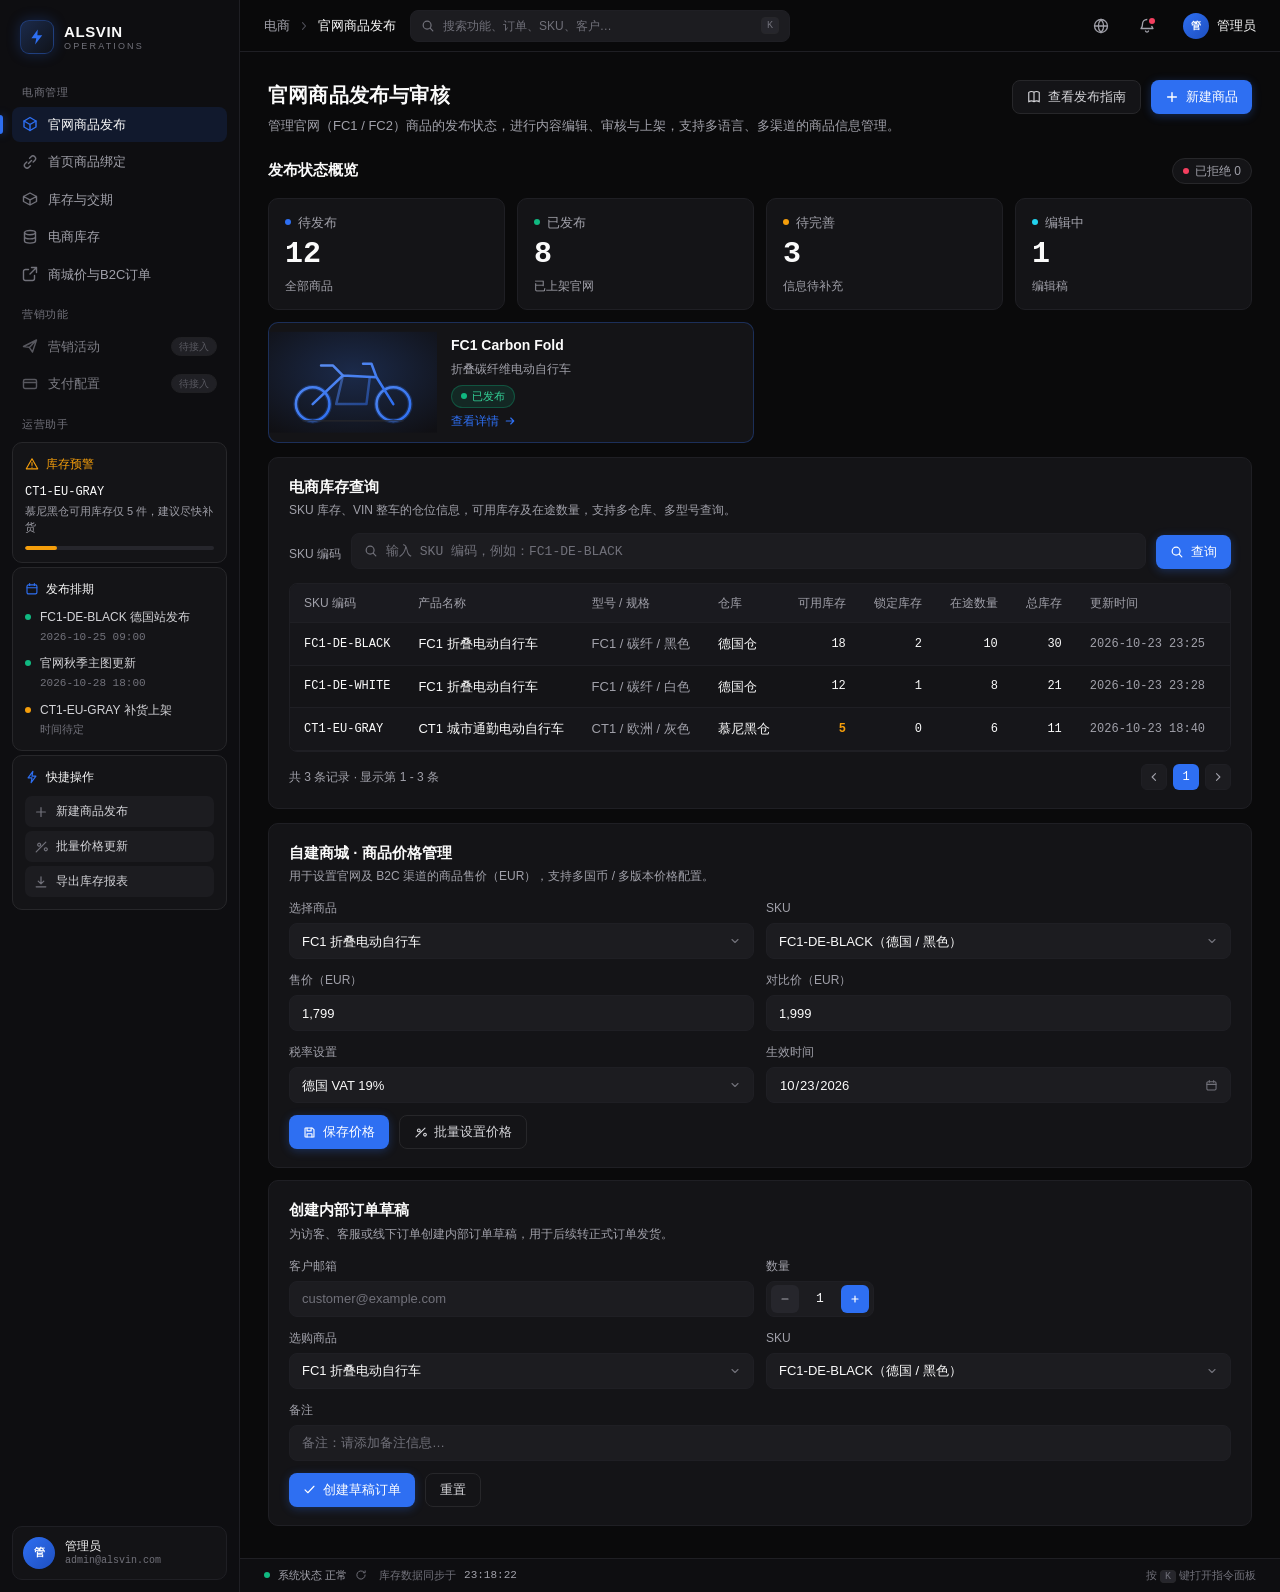
==== admin/index.html @ ba66a3c4 "admin: 新增 ALSVIN 运营后台前端（深色控制台 · 电光蓝，官网商品发布与审核）" ====
<!DOCTYPE html>
<html lang="zh-CN">
<head>
<meta charset="UTF-8">
<meta name="viewport" content="width=device-width, initial-scale=1.0">
<title>ALSVIN 运营后台 · 官网商品发布与审核</title>
<link rel="icon" href="data:image/svg+xml,<svg xmlns='http://www.w3.org/2000/svg' viewBox='0 0 24 24'><path fill='%232E6FF2' d='M13 2 4.5 13.5H11L9.5 22 19 9.5h-6.5L13 2z'/></svg>">
<link rel="stylesheet" href="assets/style.css">
</head>
<body>
<div class="app">

  <!-- ======================= 侧边导航栏 ======================= -->
  <aside class="sidebar">
    <!-- 品牌区 -->
    <div class="brand">
      <div class="brand-logo">
        <svg viewBox="0 0 24 24" width="18" height="18" fill="none"><path d="M13 2 4.5 13.5H11L9.5 22 19 9.5h-6.5L13 2z" fill="#2E6FF2"/></svg>
      </div>
      <div class="brand-text">
        <span class="brand-name">ALSVIN</span>
        <span class="brand-sub">OPERATIONS</span>
      </div>
    </div>

    <div class="nav-gap"></div>

    <div class="nav-group-label">电商管理</div>
    <nav class="nav-list">
      <a class="nav-item active" href="#">
        <svg viewBox="0 0 16 16" width="16" height="16" fill="none" stroke="currentColor" stroke-width="1.4" stroke-linecap="round" stroke-linejoin="round"><path d="M8 1.5 14 5v6L8 14.5 2 11V5l6-3.5z"/><path d="M2 5l6 3.5L14 5M8 8.5v6"/></svg>
        <span>官网商品发布</span>
      </a>
      <a class="nav-item" href="#">
        <svg viewBox="0 0 16 16" width="16" height="16" fill="none" stroke="currentColor" stroke-width="1.4" stroke-linecap="round"><path d="M6.5 9.5 9.5 6.5M4.8 8 3.2 9.6a2.6 2.6 0 0 0 3.7 3.7L8.4 11.8M11.2 8l1.6-1.6a2.6 2.6 0 0 0-3.7-3.7L7.6 4.2"/></svg>
        <span>首页商品绑定</span>
      </a>
      <a class="nav-item" href="#">
        <svg viewBox="0 0 16 16" width="16" height="16" fill="none" stroke="currentColor" stroke-width="1.4" stroke-linecap="round" stroke-linejoin="round"><path d="M1.5 5.5 8 2l6.5 3.5L8 8.8 1.5 5.5zM1.5 5.5v5L8 14v-5.2M14.5 5.5v5L8 14"/></svg>
        <span>库存与交期</span>
      </a>
      <a class="nav-item" href="#">
        <svg viewBox="0 0 16 16" width="16" height="16" fill="none" stroke="currentColor" stroke-width="1.4" stroke-linecap="round" stroke-linejoin="round"><ellipse cx="8" cy="3.6" rx="5.5" ry="2.1"/><path d="M2.5 3.6v4.2c0 1.16 2.46 2.1 5.5 2.1s5.5-.94 5.5-2.1V3.6M2.5 7.8V12c0 1.16 2.46 2.1 5.5 2.1s5.5-.94 5.5-2.1V7.8"/></svg>
        <span>电商库存</span>
      </a>
      <a class="nav-item" href="#">
        <svg viewBox="0 0 16 16" width="16" height="16" fill="none" stroke="currentColor" stroke-width="1.4" stroke-linecap="round" stroke-linejoin="round"><path d="M9.5 1.5h5v5M14.5 1.5 8 8M6.5 3.5h-3a2 2 0 0 0-2 2v7a2 2 0 0 0 2 2h7a2 2 0 0 0 2-2v-3"/></svg>
        <span>商城价与B2C订单</span>
      </a>
    </nav>

    <div class="nav-gap sm"></div>
    <div class="nav-group-label">营销功能</div>
    <nav class="nav-list">
      <a class="nav-item disabled" href="#">
        <svg viewBox="0 0 16 16" width="16" height="16" fill="none" stroke="currentColor" stroke-width="1.4" stroke-linecap="round" stroke-linejoin="round"><path d="M1.5 8.5 14.5 2l-4 12-3.2-4.6L1.5 8.5zM7.3 9.4 14.5 2"/></svg>
        <span>营销活动</span>
        <em class="badge-soon">待接入</em>
      </a>
      <a class="nav-item disabled" href="#">
        <svg viewBox="0 0 16 16" width="16" height="16" fill="none" stroke="currentColor" stroke-width="1.4" stroke-linecap="round" stroke-linejoin="round"><rect x="1.5" y="3.5" width="13" height="9" rx="1.5"/><path d="M1.5 6.5h13"/></svg>
        <span>支付配置</span>
        <em class="badge-soon">待接入</em>
      </a>
    </nav>

    <div class="nav-gap sm"></div>
    <div class="nav-group-label">运营助手</div>

    <!-- 库存预警卡片 -->
    <div class="side-card">
      <div class="side-card-title warn">
        <svg viewBox="0 0 16 16" width="14" height="14" fill="none" stroke="#F59E0B" stroke-width="1.3" stroke-linecap="round" stroke-linejoin="round"><path d="M8 2 14.5 13.5H1.5L8 2z"/><path d="M8 6.5v3M8 11.6v.1"/></svg>
        <span>库存预警</span>
      </div>
      <div class="side-card-body">
        <span class="mono sku">CT1-EU-GRAY</span>
        <p class="muted">慕尼黑仓可用库存仅 5 件，建议尽快补货</p>
      </div>
      <div class="meter"><span style="width:17%"></span></div>
    </div>

    <!-- 发布排期卡片 -->
    <div class="side-card">
      <div class="side-card-title">
        <svg viewBox="0 0 16 16" width="14" height="14" fill="none" stroke="#2E6FF2" stroke-width="1.3" stroke-linecap="round" stroke-linejoin="round"><rect x="2.3" y="3.3" width="11.3" height="10.3" rx="1.6"/><path d="M2.3 6.6h11.3M5.3 1.8v2.2M10.7 1.8v2.2"/></svg>
        <span>发布排期</span>
      </div>
      <ul class="schedule">
        <li>
          <i class="dot ok"></i>
          <div><b>FC1-DE-BLACK 德国站发布</b><time class="mono">2026-10-25 09:00</time></div>
        </li>
        <li>
          <i class="dot ok"></i>
          <div><b>官网秋季主图更新</b><time class="mono">2026-10-28 18:00</time></div>
        </li>
        <li>
          <i class="dot pending"></i>
          <div><b>CT1-EU-GRAY 补货上架</b><time class="mono">时间待定</time></div>
        </li>
      </ul>
    </div>

    <!-- 快捷操作卡片 -->
    <div class="side-card">
      <div class="side-card-title">
        <svg viewBox="0 0 16 16" width="14" height="14" fill="none" stroke="#2E6FF2" stroke-width="1.3" stroke-linecap="round" stroke-linejoin="round"><path d="M9 1.5 3.5 9H8l-1 5.5L12.5 7H8L9 1.5z"/></svg>
        <span>快捷操作</span>
      </div>
      <div class="quick-list">
        <button type="button" class="quick-item" data-action="new-product">
          <svg viewBox="0 0 16 16" width="14" height="14" fill="none" stroke="currentColor" stroke-width="1.4" stroke-linecap="round"><path d="M8 3v10M3 8h10"/></svg>
          <span>新建商品发布</span>
        </button>
        <button type="button" class="quick-item" data-action="batch-price">
          <svg viewBox="0 0 16 16" width="14" height="14" fill="none" stroke="currentColor" stroke-width="1.4" stroke-linecap="round"><path d="M13.5 2.5 2.5 13.5M4.2 5.4a1.7 1.7 0 1 0 0-.01M11.8 10.6a1.7 1.7 0 1 0 0-.01"/></svg>
          <span>批量价格更新</span>
        </button>
        <button type="button" class="quick-item" data-action="export-report">
          <svg viewBox="0 0 16 16" width="14" height="14" fill="none" stroke="currentColor" stroke-width="1.4" stroke-linecap="round" stroke-linejoin="round"><path d="M8 2v8M4.8 7 8 10.2 11.2 7M2.5 13.5h11"/></svg>
          <span>导出库存报表</span>
        </button>
      </div>
    </div>

    <div class="sidebar-flex"></div>

    <!-- 用户卡片 -->
    <div class="user-card">
      <div class="avatar">管</div>
      <div class="user-info">
        <b>管理员</b>
        <span class="mono">admin@alsvin.com</span>
      </div>
    </div>
  </aside>

  <!-- ======================= 主工作区 ======================= -->
  <div class="main">

    <!-- 顶部工具栏 -->
    <header class="topbar">
      <div class="breadcrumb">
        <span class="muted">电商</span>
        <svg viewBox="0 0 16 16" width="12" height="12" fill="none" stroke="#52525B" stroke-width="1.4" stroke-linecap="round"><path d="m6 3.5 4 4.5-4 4.5"/></svg>
        <span>官网商品发布</span>
      </div>

      <div class="global-search">
        <svg viewBox="0 0 16 16" width="14" height="14" fill="none" stroke="currentColor" stroke-width="1.4" stroke-linecap="round"><circle cx="7" cy="7" r="4.5"/><path d="m10.5 10.5 3 3"/></svg>
        <input id="globalSearch" type="text" placeholder="搜索功能、订单、SKU、客户…">
        <kbd class="mono">K</kbd>
      </div>

      <div class="topbar-space"></div>

      <button type="button" class="icon-btn" title="语言" data-action="lang">
        <svg viewBox="0 0 16 16" width="16" height="16" fill="none" stroke="currentColor" stroke-width="1.3" stroke-linecap="round" stroke-linejoin="round"><circle cx="8" cy="8" r="6.5"/><path d="M1.5 8h13M8 1.5c-3.6 3.9-3.6 9.1 0 13M8 1.5c3.6 3.9 3.6 9.1 0 13"/></svg>
      </button>
      <button type="button" class="icon-btn has-dot" id="notifyBtn" title="通知">
        <svg viewBox="0 0 16 16" width="16" height="16" fill="none" stroke="currentColor" stroke-width="1.3" stroke-linecap="round" stroke-linejoin="round"><path d="M12.5 6a4.5 4.5 0 0 0-9 0c0 3.2-1.5 4.5-1.5 4.5h12S12.5 9.2 12.5 6zM6.5 13a1.6 1.6 0 0 0 3 0"/></svg>
        <i class="red-dot" id="notifyDot"></i>
      </button>
      <div class="top-user">
        <div class="avatar sm">管</div>
        <span>管理员</span>
      </div>
    </header>

    <!-- 内容区 -->
    <main class="content">

      <!-- 页面标题区 -->
      <div class="page-head">
        <div class="page-head-text">
          <h1>官网商品发布与审核</h1>
          <p>管理官网（FC1 / FC2）商品的发布状态，进行内容编辑、审核与上架，支持多语言、多渠道的商品信息管理。</p>
        </div>
        <div class="page-actions">
          <button type="button" class="btn ghost" data-action="guide">
            <svg viewBox="0 0 16 16" width="14" height="14" fill="none" stroke="currentColor" stroke-width="1.3" stroke-linecap="round" stroke-linejoin="round"><path d="M8 2.5c-1.8-1-4.2-1-6 .2v10.8c1.8-1.2 4.2-1.2 6-.2 1.8-1 4.2-1 6 .2V2.7c-1.8-1.2-4.2-1.2-6-.2zM8 2.5v10.8"/></svg>
            <span>查看发布指南</span>
          </button>
          <button type="button" class="btn primary" data-action="new-product">
            <svg viewBox="0 0 16 16" width="14" height="14" fill="none" stroke="currentColor" stroke-width="1.6" stroke-linecap="round"><path d="M8 3v10M3 8h10"/></svg>
            <span>新建商品</span>
          </button>
        </div>
      </div>

      <!-- 发布状态概览 -->
      <div class="overview-row">
        <h2 class="sec-title">发布状态概览</h2>
        <div class="rejected-stat"><i class="dot danger"></i>已拒绝 0</div>
      </div>

      <div class="kpi-row">
        <div class="kpi">
          <div class="kpi-label"><i class="dot accent"></i><span>待发布</span></div>
          <div class="kpi-value mono">12</div>
          <div class="kpi-sub muted">全部商品</div>
        </div>
        <div class="kpi">
          <div class="kpi-label"><i class="dot ok"></i><span>已发布</span></div>
          <div class="kpi-value mono">8</div>
          <div class="kpi-sub muted">已上架官网</div>
        </div>
        <div class="kpi">
          <div class="kpi-label"><i class="dot warn"></i><span>待完善</span></div>
          <div class="kpi-value mono">3</div>
          <div class="kpi-sub muted">信息待补充</div>
        </div>
        <div class="kpi">
          <div class="kpi-label"><i class="dot cyan"></i><span>编辑中</span></div>
          <div class="kpi-value mono">1</div>
          <div class="kpi-sub muted">编辑稿</div>
        </div>

        <!-- 精选商品卡 -->
        <div class="featured">
          <div class="featured-img">
            <svg viewBox="0 0 200 120" width="100%" height="100%" fill="none">
              <defs>
                <linearGradient id="bikeGlow" x1="0" y1="0" x2="1" y2="1">
                  <stop offset="0" stop-color="#5B8DEF"/><stop offset="1" stop-color="#2E6FF2"/>
                </linearGradient>
                <radialGradient id="bgGlow" cx="0.5" cy="0.4" r="0.75">
                  <stop offset="0" stop-color="#1B2A4A"/><stop offset="1" stop-color="#101014"/>
                </radialGradient>
              </defs>
              <rect width="200" height="120" fill="url(#bgGlow)"/>
              <g stroke="url(#bikeGlow)" stroke-width="3" stroke-linecap="round" stroke-linejoin="round">
                <circle cx="52" cy="86" r="20"/>
                <circle cx="148" cy="86" r="20"/>
                <path d="M52 86 88 52l40 2 20 32M88 52 76 40h-14M128 54l-6-16h-10M148 86l-20-32"/>
                <path d="M88 52l-8 34h36l4-32" opacity="0.5"/>
              </g>
              <circle cx="52" cy="86" r="20" stroke="#2E6FF2" opacity="0.25" stroke-width="6"/>
              <circle cx="148" cy="86" r="20" stroke="#2E6FF2" opacity="0.25" stroke-width="6"/>
              <path d="M40 106h120" stroke="#27272A" stroke-width="1.5"/>
            </svg>
          </div>
          <div class="featured-info">
            <b>FC1 Carbon Fold</b>
            <span class="muted">折叠碳纤维电动自行车</span>
            <div class="status-tag ok"><i class="dot ok"></i>已发布</div>
            <a class="detail-link" href="#" data-action="view-detail">
              查看详情
              <svg viewBox="0 0 16 16" width="12" height="12" fill="none" stroke="currentColor" stroke-width="1.5" stroke-linecap="round" stroke-linejoin="round"><path d="M3 8h10M9 4l4 4-4 4"/></svg>
            </a>
          </div>
        </div>
      </div>

      <!-- 电商库存查询 -->
      <section class="card stock-card">
        <div class="card-head">
          <h2 class="sec-title">电商库存查询</h2>
          <p class="muted">SKU 库存、VIN 整车的仓位信息，可用库存及在途数量，支持多仓库、多型号查询。</p>
        </div>

        <div class="sku-search-row">
          <label>SKU 编码</label>
          <div class="sku-input">
            <svg viewBox="0 0 16 16" width="14" height="14" fill="none" stroke="currentColor" stroke-width="1.4" stroke-linecap="round"><circle cx="7" cy="7" r="4.5"/><path d="m10.5 10.5 3 3"/></svg>
            <input id="skuInput" type="text" class="mono" placeholder="输入 SKU 编码，例如：FC1-DE-BLACK">
          </div>
          <button type="button" class="btn primary" id="skuQueryBtn">
            <svg viewBox="0 0 16 16" width="14" height="14" fill="none" stroke="currentColor" stroke-width="1.4" stroke-linecap="round"><circle cx="7" cy="7" r="4.5"/><path d="m10.5 10.5 3 3"/></svg>
            <span>查询</span>
          </button>
        </div>

        <div class="table-wrap">
          <table class="stock-table" id="stockTable">
            <thead>
              <tr>
                <th>SKU 编码</th><th>产品名称</th><th>型号 / 规格</th><th>仓库</th>
                <th class="num">可用库存</th><th class="num">锁定库存</th><th class="num">在途数量</th><th class="num">总库存</th>
                <th>更新时间</th><th class="op">操作</th>
              </tr>
            </thead>
            <tbody>
              <tr data-sku="FC1-DE-BLACK">
                <td class="mono">FC1-DE-BLACK</td><td>FC1 折叠电动自行车</td><td class="muted">FC1 / 碳纤 / 黑色</td><td>德国仓</td>
                <td class="mono num">18</td><td class="mono num">2</td><td class="mono num">10</td><td class="mono num">30</td>
                <td class="mono muted">2026-10-23 23:25</td><td class="op"><a href="#" class="link" data-action="view-stock">查看明细</a></td>
              </tr>
              <tr data-sku="FC1-DE-WHITE">
                <td class="mono">FC1-DE-WHITE</td><td>FC1 折叠电动自行车</td><td class="muted">FC1 / 碳纤 / 白色</td><td>德国仓</td>
                <td class="mono num">12</td><td class="mono num">1</td><td class="mono num">8</td><td class="mono num">21</td>
                <td class="mono muted">2026-10-23 23:28</td><td class="op"><a href="#" class="link" data-action="view-stock">查看明细</a></td>
              </tr>
              <tr data-sku="CT1-EU-GRAY">
                <td class="mono">CT1-EU-GRAY</td><td>CT1 城市通勤电动自行车</td><td class="muted">CT1 / 欧洲 / 灰色</td><td>慕尼黑仓</td>
                <td class="mono num low">5</td><td class="mono num">0</td><td class="mono num">6</td><td class="mono num">11</td>
                <td class="mono muted">2026-10-23 18:40</td><td class="op"><a href="#" class="link" data-action="view-stock">查看明细</a></td>
              </tr>
              <tr class="empty-row" id="emptyRow" hidden>
                <td colspan="10">未找到匹配的 SKU，请检查编码后重试</td>
              </tr>
            </tbody>
          </table>
        </div>

        <div class="table-foot">
          <span class="muted" id="tableCount">共 3 条记录 · 显示第 1 - 3 条</span>
          <div class="pager">
            <button type="button" class="pager-btn" data-action="prev" title="上一页">
              <svg viewBox="0 0 16 16" width="12" height="12" fill="none" stroke="currentColor" stroke-width="1.5" stroke-linecap="round" stroke-linejoin="round"><path d="M10 3.5 5.5 8 10 12.5"/></svg>
            </button>
            <span class="pager-cur mono">1</span>
            <button type="button" class="pager-btn" data-action="next" title="下一页">
              <svg viewBox="0 0 16 16" width="12" height="12" fill="none" stroke="currentColor" stroke-width="1.5" stroke-linecap="round" stroke-linejoin="round"><path d="m6 3.5 4.5 4.5L6 12.5"/></svg>
            </button>
          </div>
        </div>
      </section>

      <!-- 底部表单行 -->
      <div class="form-row">

        <!-- 商品价格管理 -->
        <section class="card form-card">
          <div class="card-head">
            <h2 class="sec-title">自建商城 · 商品价格管理</h2>
            <p class="muted">用于设置官网及 B2C 渠道的商品售价（EUR），支持多国币 / 多版本价格配置。</p>
          </div>
          <form id="priceForm" autocomplete="off">
            <div class="frow">
              <div class="field">
                <label>选择商品</label>
                <div class="input select">
                  <select><option>FC1 折叠电动自行车</option><option>CT1 城市通勤电动自行车</option></select>
                  <svg viewBox="0 0 16 16" width="12" height="12" fill="none" stroke="currentColor" stroke-width="1.5" stroke-linecap="round" stroke-linejoin="round"><path d="m4 6 4 4 4-4"/></svg>
                </div>
              </div>
              <div class="field">
                <label>SKU</label>
                <div class="input select">
                  <select><option>FC1-DE-BLACK（德国 / 黑色）</option><option>FC1-DE-WHITE（德国 / 白色）</option></select>
                  <svg viewBox="0 0 16 16" width="12" height="12" fill="none" stroke="currentColor" stroke-width="1.5" stroke-linecap="round" stroke-linejoin="round"><path d="m4 6 4 4 4-4"/></svg>
                </div>
              </div>
            </div>
            <div class="frow">
              <div class="field">
                <label>售价（EUR）</label>
                <div class="input"><input type="text" class="mono" value="1,799"></div>
              </div>
              <div class="field">
                <label>对比价（EUR）</label>
                <div class="input"><input type="text" class="mono" value="1,999"></div>
              </div>
            </div>
            <div class="frow">
              <div class="field">
                <label>税率设置</label>
                <div class="input select">
                  <select><option>德国 VAT 19%</option><option>法国 VAT 20%</option><option>意大利 VAT 22%</option></select>
                  <svg viewBox="0 0 16 16" width="12" height="12" fill="none" stroke="currentColor" stroke-width="1.5" stroke-linecap="round" stroke-linejoin="round"><path d="m4 6 4 4 4-4"/></svg>
                </div>
              </div>
              <div class="field">
                <label>生效时间</label>
                <div class="input">
                  <input type="date" class="mono" value="2026-10-23">
                  <svg viewBox="0 0 16 16" width="13" height="13" fill="none" stroke="currentColor" stroke-width="1.3" stroke-linecap="round" stroke-linejoin="round"><rect x="2.3" y="3.3" width="11.3" height="10.3" rx="1.6"/><path d="M2.3 6.6h11.3M5.3 1.8v2.2M10.7 1.8v2.2"/></svg>
                </div>
              </div>
            </div>
            <div class="form-actions">
              <button type="submit" class="btn primary">
                <svg viewBox="0 0 16 16" width="13" height="13" fill="none" stroke="currentColor" stroke-width="1.4" stroke-linecap="round" stroke-linejoin="round"><path d="M3 2.5h8.5L13.5 4.5V13.5H3a.5.5 0 0 1-.5-.5v-10a.5.5 0 0 1 .5-.5z"/><path d="M5 2.5v3.5h5V2.5M5 13.5v-4h6v4"/></svg>
                <span>保存价格</span>
              </button>
              <button type="button" class="btn ghost" data-action="batch-price">
                <svg viewBox="0 0 16 16" width="13" height="13" fill="none" stroke="currentColor" stroke-width="1.4" stroke-linecap="round"><path d="M13.5 2.5 2.5 13.5M4.2 5.4a1.7 1.7 0 1 0 0-.01M11.8 10.6a1.7 1.7 0 1 0 0-.01"/></svg>
                <span>批量设置价格</span>
              </button>
            </div>
          </form>
        </section>

        <!-- 内部订单草稿 -->
        <section class="card form-card">
          <div class="card-head">
            <h2 class="sec-title">创建内部订单草稿</h2>
            <p class="muted">为访客、客服或线下订单创建内部订单草稿，用于后续转正式订单发货。</p>
          </div>
          <form id="draftForm" autocomplete="off">
            <div class="frow">
              <div class="field">
                <label>客户邮箱</label>
                <div class="input"><input type="email" class="mono" placeholder="customer@example.com"></div>
              </div>
              <div class="field">
                <label>数量</label>
                <div class="stepper">
                  <button type="button" class="step-btn" data-step="-1" aria-label="减少">
                    <svg viewBox="0 0 16 16" width="12" height="12" fill="none" stroke="currentColor" stroke-width="1.6" stroke-linecap="round"><path d="M4 8h8"/></svg>
                  </button>
                  <span class="mono" id="qtyVal">1</span>
                  <button type="button" class="step-btn plus" data-step="1" aria-label="增加">
                    <svg viewBox="0 0 16 16" width="12" height="12" fill="none" stroke="currentColor" stroke-width="1.6" stroke-linecap="round"><path d="M8 4v8M4 8h8"/></svg>
                  </button>
                </div>
              </div>
            </div>
            <div class="frow">
              <div class="field">
                <label>选购商品</label>
                <div class="input select">
                  <select><option>FC1 折叠电动自行车</option><option>CT1 城市通勤电动自行车</option></select>
                  <svg viewBox="0 0 16 16" width="12" height="12" fill="none" stroke="currentColor" stroke-width="1.5" stroke-linecap="round" stroke-linejoin="round"><path d="m4 6 4 4 4-4"/></svg>
                </div>
              </div>
              <div class="field">
                <label>SKU</label>
                <div class="input select">
                  <select><option>FC1-DE-BLACK（德国 / 黑色）</option><option>FC1-DE-WHITE（德国 / 白色）</option></select>
                  <svg viewBox="0 0 16 16" width="12" height="12" fill="none" stroke="currentColor" stroke-width="1.5" stroke-linecap="round" stroke-linejoin="round"><path d="m4 6 4 4 4-4"/></svg>
                </div>
              </div>
            </div>
            <div class="frow single">
              <div class="field">
                <label>备注</label>
                <div class="input"><input type="text" placeholder="备注：请添加备注信息…"></div>
              </div>
            </div>
            <div class="form-actions">
              <button type="submit" class="btn primary">
                <svg viewBox="0 0 16 16" width="13" height="13" fill="none" stroke="currentColor" stroke-width="1.4" stroke-linecap="round" stroke-linejoin="round"><path d="M2.5 8.5 6 12l7.5-8"/></svg>
                <span>创建草稿订单</span>
              </button>
              <button type="reset" class="btn ghost" id="resetDraftBtn">重置</button>
            </div>
          </form>
        </section>
      </div>

    </main>

    <!-- 底部状态条 -->
    <footer class="statusbar">
      <i class="dot ok"></i>
      <span>系统状态 正常</span>
      <svg viewBox="0 0 16 16" width="12" height="12" fill="none" stroke="#71717A" stroke-width="1.3" stroke-linecap="round" stroke-linejoin="round"><path d="M13.5 8a5.5 5.5 0 1 1-1.6-3.9M13.5 2.5v2.5H11"/></svg>
      <span class="muted2">库存数据同步于</span>
      <span class="mono sync-time" id="syncTime">23:31:44</span>
      <div class="statusbar-space"></div>
      <span class="muted2">按 <kbd>K</kbd> 键打开指令面板</span>
    </footer>
  </div>
</div>

<div class="toast" id="toast"></div>

<script src="assets/app.js"></script>
</body>
</html>
---- admin/assets/style.css ----
/* ============================================================
   ALSVIN 运营后台 — 深色控制台 · 电光蓝设计系统
   页面 #0A0A0B / 侧栏 #0E0E11 / 卡片 #141417 / 输入面 #1C1C20
   主色 #2E6FF2 · success #10B981 · warning #F59E0B · critical #F43F5F
   ============================================================ */

:root {
  --bg: #0A0A0B;
  --bg-side: #0E0E11;
  --bg-card: #141417;
  --bg-input: #1C1C20;
  --bg-zebra: #16161A;
  --bg-th: #1A1A1F;
  --bg-ghost: #26262C;
  --border: #27272A;
  --border-soft: #1F1F24;
  --accent: #2E6FF2;
  --accent-hover: #3D7DF5;
  --success: #10B981;
  --warning: #F59E0B;
  --critical: #F43F5F;
  --cyan: #22D3EE;
  --text: #FAFAFA;
  --text-2: #A1A1AA;
  --text-3: #D4D4D8;
  --text-mute: #71717A;
  --font-ui: "Noto Sans SC", "PingFang SC", "Microsoft YaHei", "Segoe UI", sans-serif;
  --font-mono: "JetBrains Mono", "Cascadia Code", Consolas, "Courier New", monospace;
  --radius: 10px;
}

* { margin: 0; padding: 0; box-sizing: border-box; }

html, body { height: 100%; }

body {
  background: var(--bg);
  color: var(--text);
  font-family: var(--font-ui);
  font-size: 13px;
  line-height: 1.5;
  -webkit-font-smoothing: antialiased;
}

.mono { font-family: var(--font-mono); font-feature-settings: "tnum" 1; }
.muted { color: var(--text-2); }
.muted2 { color: var(--text-mute); }

::-webkit-scrollbar { width: 10px; height: 10px; }
::-webkit-scrollbar-thumb { background: #26262C; border-radius: 5px; border: 2px solid var(--bg); }
::-webkit-scrollbar-track { background: transparent; }

/* ---------------- 布局骨架 ---------------- */
.app {
  display: grid;
  grid-template-columns: 240px 1fr;
  height: 100vh;
  min-width: 1080px;
}

.main { display: flex; flex-direction: column; min-width: 0; }

.content {
  flex: 1;
  overflow-y: auto;
  padding: 24px 28px 32px;
  display: flex;
  flex-direction: column;
  gap: 14px;
}

/* 状态点 */
.dot {
  display: inline-block;
  width: 6px; height: 6px;
  border-radius: 50%;
  flex: none;
}
.dot.ok      { background: var(--success); }
.dot.warn    { background: var(--warning); }
.dot.danger  { background: var(--critical); }
.dot.accent  { background: var(--accent); }
.dot.cyan    { background: var(--cyan); }
.dot.pending { background: var(--warning); }

/* ============================================================
   侧边导航栏
   ============================================================ */
.sidebar {
  background: var(--bg-side);
  border-right: 1px solid var(--border-soft);
  display: flex;
  flex-direction: column;
  padding: 16px 12px 12px;
  overflow-y: auto;
}

.brand { display: flex; align-items: center; gap: 10px; padding: 4px 8px 12px; }

.brand-logo {
  width: 34px; height: 34px;
  border-radius: 9px;
  background: linear-gradient(135deg, #1B2A4A, #10131A);
  border: 1px solid rgba(46, 111, 242, 0.35);
  display: grid; place-items: center;
  box-shadow: 0 0 14px rgba(46, 111, 242, 0.25);
}

.brand-text { display: flex; flex-direction: column; line-height: 1.2; }
.brand-name { font-family: "Geist", var(--font-ui); font-size: 15px; font-weight: 700; letter-spacing: 0.04em; color: var(--text); }
.brand-sub  { font-size: 9px; letter-spacing: 0.24em; color: var(--text-mute); }

.nav-gap { height: 14px; }
.nav-gap.sm { height: 10px; }

.nav-group-label {
  font-size: 11px;
  color: var(--text-mute);
  padding: 4px 10px 6px;
  letter-spacing: 0.06em;
}

.nav-list { display: flex; flex-direction: column; gap: 2px; }

.nav-item {
  display: flex;
  align-items: center;
  gap: 10px;
  padding: 8px 10px;
  border-radius: 8px;
  color: var(--text-2);
  text-decoration: none;
  font-size: 13px;
  transition: background 0.15s, color 0.15s;
  position: relative;
}
.nav-item svg { color: var(--text-mute); transition: color 0.15s; flex: none; }
.nav-item:hover { background: rgba(255, 255, 255, 0.04); color: var(--text-3); }
.nav-item:hover svg { color: var(--text-2); }
.nav-item.active {
  background: rgba(46, 111, 242, 0.12);
  color: var(--text);
  font-weight: 500;
}
.nav-item.active svg { color: var(--accent); }
.nav-item.active::before {
  content: "";
  position: absolute;
  left: -12px; top: 8px; bottom: 8px;
  width: 3px;
  border-radius: 0 3px 3px 0;
  background: var(--accent);
  box-shadow: 0 0 8px rgba(46, 111, 242, 0.6);
}
.nav-item.disabled { cursor: default; opacity: 0.75; }

.badge-soon {
  margin-left: auto;
  font-style: normal;
  font-size: 10px;
  color: var(--text-mute);
  background: var(--bg-ghost);
  border: 1px solid var(--border);
  border-radius: 999px;
  padding: 1px 7px;
}

/* 侧栏卡片（运营助手） */
.side-card {
  background: var(--bg-card);
  border: 1px solid var(--border);
  border-radius: var(--radius);
  padding: 12px;
  margin-top: 4px;
  display: flex;
  flex-direction: column;
  gap: 10px;
}

.side-card-title {
  display: flex; align-items: center; gap: 7px;
  font-size: 12px; font-weight: 500; color: var(--text);
}
.side-card-title.warn span { color: var(--warning); }

.side-card-body { display: flex; flex-direction: column; gap: 3px; }
.side-card-body .sku { font-size: 12px; color: var(--text); }
.side-card-body p { font-size: 11px; color: var(--text-2); line-height: 1.45; }

.meter {
  height: 4px;
  border-radius: 2px;
  background: var(--bg-ghost);
  overflow: hidden;
}
.meter span { display: block; height: 100%; border-radius: 2px; background: var(--warning); }

.schedule { list-style: none; display: flex; flex-direction: column; gap: 9px; }
.schedule li { display: flex; gap: 9px; align-items: flex-start; }
.schedule li .dot { margin-top: 6px; }
.schedule b { font-weight: 400; font-size: 12px; color: var(--text-3); display: block; }
.schedule time { font-size: 11px; color: var(--text-mute); }

.quick-list { display: flex; flex-direction: column; gap: 4px; }
.quick-item {
  display: flex; align-items: center; gap: 8px;
  width: 100%;
  background: var(--bg-input);
  border: none;
  border-radius: 7px;
  padding: 7px 9px;
  color: var(--text-3);
  font-family: var(--font-ui);
  font-size: 12px;
  cursor: pointer;
  transition: background 0.15s, color 0.15s;
  text-align: left;
}
.quick-item svg { color: var(--text-mute); flex: none; }
.quick-item:hover { background: rgba(46, 111, 242, 0.14); color: var(--text); }
.quick-item:hover svg { color: var(--accent); }

.sidebar-flex { flex: 1; min-height: 12px; }

.user-card {
  display: flex;
  align-items: center;
  gap: 10px;
  padding: 10px;
  border-radius: var(--radius);
  border: 1px solid var(--border-soft);
  background: rgba(255, 255, 255, 0.02);
  margin-top: 8px;
}

.avatar {
  width: 32px; height: 32px;
  border-radius: 50%;
  background: linear-gradient(135deg, #2E6FF2, #1E4FBF);
  display: grid; place-items: center;
  font-size: 11px; font-weight: 600;
  color: #fff;
  flex: none;
}
.avatar.sm { width: 26px; height: 26px; font-size: 10px; }

.user-info { display: flex; flex-direction: column; line-height: 1.35; min-width: 0; }
.user-info b { font-size: 12px; font-weight: 500; color: var(--text); }
.user-info .mono { font-size: 10px; color: var(--text-mute); overflow: hidden; text-overflow: ellipsis; white-space: nowrap; }

/* ============================================================
   顶部工具栏
   ============================================================ */
.topbar {
  height: 52px;
  display: flex;
  align-items: center;
  gap: 14px;
  padding: 0 24px;
  border-bottom: 1px solid var(--border-soft);
  background: rgba(10, 10, 11, 0.85);
  backdrop-filter: blur(6px);
  position: sticky;
  top: 0;
  z-index: 20;
}

.breadcrumb { display: flex; align-items: center; gap: 8px; font-size: 13px; flex: none; }
.breadcrumb > span:last-child { color: var(--text); }

.global-search {
  display: flex;
  align-items: center;
  gap: 8px;
  width: 380px;
  height: 32px;
  padding: 0 10px;
  border-radius: 8px;
  background: var(--bg-input);
  border: 1px solid var(--border-soft);
  color: var(--text-mute);
  transition: border-color 0.15s, box-shadow 0.15s;
}
.global-search:focus-within {
  border-color: var(--accent);
  box-shadow: 0 0 0 3px rgba(46, 111, 242, 0.15);
}
.global-search input {
  flex: 1;
  background: none;
  border: none;
  outline: none;
  color: var(--text);
  font-family: var(--font-ui);
  font-size: 12px;
}
.global-search input::placeholder { color: var(--text-mute); }
.global-search kbd {
  font-size: 10px;
  color: var(--text-mute);
  border: 1px solid var(--border);
  border-radius: 4px;
  padding: 0 5px;
  background: var(--bg-ghost);
}

.topbar-space { flex: 1; }

.icon-btn {
  width: 32px; height: 32px;
  display: grid; place-items: center;
  background: none;
  border: 1px solid transparent;
  border-radius: 8px;
  color: var(--text-2);
  cursor: pointer;
  position: relative;
  transition: background 0.15s, color 0.15s;
}
.icon-btn:hover { background: var(--bg-input); color: var(--text); }

.red-dot {
  position: absolute;
  top: 7px; right: 7px;
  width: 6px; height: 6px;
  border-radius: 50%;
  background: var(--critical);
  box-shadow: 0 0 0 2px var(--bg);
}
.icon-btn.read .red-dot { display: none; }

.top-user { display: flex; align-items: center; gap: 8px; font-size: 13px; padding-left: 6px; }

/* ============================================================
   内容区通用
   ============================================================ */
.page-head { display: flex; align-items: flex-start; justify-content: space-between; gap: 20px; padding-top: 4px; }
.page-head-text h1 { font-size: 20px; font-weight: 600; letter-spacing: 0.01em; }
.page-head-text p { margin-top: 6px; font-size: 13px; color: var(--text-2); max-width: 640px; }

.page-actions { display: flex; gap: 10px; flex: none; }

.btn {
  display: inline-flex;
  align-items: center;
  gap: 7px;
  height: 34px;
  padding: 0 14px;
  border-radius: 8px;
  border: none;
  font-family: var(--font-ui);
  font-size: 13px;
  font-weight: 500;
  cursor: pointer;
  transition: background 0.15s, border-color 0.15s, transform 0.1s;
  white-space: nowrap;
}
.btn:active { transform: translateY(1px); }
.btn.primary { background: var(--accent); color: #fff; box-shadow: 0 2px 10px rgba(46, 111, 242, 0.3); }
.btn.primary:hover { background: var(--accent-hover); }
.btn.ghost { background: var(--bg-card); color: var(--text-3); border: 1px solid var(--border); }
.btn.ghost:hover { border-color: #3A3A42; color: var(--text); }

.sec-title { font-size: 15px; font-weight: 600; color: var(--text); }
.card-head .muted { font-size: 12px; margin-top: 3px; }

/* 概览标题行 */
.overview-row { display: flex; align-items: center; justify-content: space-between; margin-top: 8px; }
.rejected-stat {
  display: flex; align-items: center; gap: 6px;
  font-size: 12px; color: var(--text-2);
  background: var(--bg-card);
  border: 1px solid var(--border);
  border-radius: 999px;
  padding: 3px 10px;
}

/* KPI 行 */
.kpi-row {
  display: grid;
  grid-template-columns: repeat(4, 1fr) 1.7fr;
  gap: 12px;
}

.kpi {
  background: var(--bg-card);
  border: 1px solid var(--border-soft);
  border-radius: var(--radius);
  padding: 14px 16px;
  display: flex;
  flex-direction: column;
  gap: 6px;
  transition: border-color 0.15s;
}
.kpi:hover { border-color: var(--border); }

.kpi-label { display: flex; align-items: center; gap: 7px; font-size: 13px; color: var(--text-2); }
.kpi-value { font-size: 30px; font-weight: 600; color: var(--text); line-height: 1.1; }
.kpi-sub { font-size: 12px; }

/* 精选商品卡 */
.featured {
  background: var(--bg-card);
  border: 1px solid rgba(46, 111, 242, 0.3);
  border-radius: var(--radius);
  overflow: hidden;
  display: flex;
  min-height: 118px;
  transition: border-color 0.15s, box-shadow 0.15s;
}
.featured:hover { border-color: rgba(46, 111, 242, 0.55); box-shadow: 0 0 18px rgba(46, 111, 242, 0.12); }

.featured-img { width: 168px; flex: none; }
.featured-img svg { display: block; }

.featured-info {
  padding: 12px 14px;
  display: flex;
  flex-direction: column;
  gap: 4px;
  min-width: 0;
}
.featured-info b { font-size: 14px; font-weight: 600; }
.featured-info .muted { font-size: 12px; }

.status-tag {
  display: inline-flex;
  align-items: center;
  gap: 5px;
  font-size: 11px;
  border-radius: 999px;
  padding: 2px 9px;
  margin-top: 3px;
  width: fit-content;
}
.status-tag.ok { background: rgba(16, 185, 129, 0.12); color: #34D399; border: 1px solid rgba(16, 185, 129, 0.3); }

.detail-link {
  margin-top: auto;
  display: inline-flex;
  align-items: center;
  gap: 5px;
  font-size: 12px;
  color: var(--accent);
  text-decoration: none;
}
.detail-link:hover { color: var(--accent-hover); }

/* ============================================================
   卡片
   ============================================================ */
.card {
  background: var(--bg-card);
  border: 1px solid var(--border-soft);
  border-radius: var(--radius);
  padding: 18px 20px;
}

.card-head { margin-bottom: 14px; }

/* SKU 检索行 */
.sku-search-row { display: flex; align-items: flex-end; gap: 10px; margin-bottom: 14px; }
.sku-search-row label { font-size: 12px; color: var(--text-2); display: block; margin-bottom: 6px; }

.sku-input {
  flex: 1;
  display: flex;
  align-items: center;
  gap: 8px;
  height: 36px;
  padding: 0 12px;
  border-radius: 8px;
  background: var(--bg-input);
  border: 1px solid var(--border-soft);
  color: var(--text-mute);
  transition: border-color 0.15s, box-shadow 0.15s;
}
.sku-input:focus-within { border-color: var(--accent); box-shadow: 0 0 0 3px rgba(46, 111, 242, 0.15); }
.sku-input input {
  flex: 1;
  background: none;
  border: none;
  outline: none;
  color: var(--text);
  font-size: 13px;
}
.sku-input input::placeholder { color: var(--text-mute); }

/* 表格 */
.table-wrap {
  border: 1px solid var(--border-soft);
  border-radius: 8px;
  overflow-x: auto;
}

.stock-table { width: 100%; border-collapse: collapse; min-width: 980px; }

.stock-table th {
  background: var(--bg-th);
  color: var(--text-2);
  font-size: 12px;
  font-weight: 500;
  text-align: left;
  padding: 10px 14px;
  white-space: nowrap;
  border-bottom: 1px solid var(--border-soft);
}
.stock-table td {
  padding: 11px 14px;
  font-size: 13px;
  white-space: nowrap;
  border-bottom: 1px solid var(--border-soft);
}
.stock-table td.mono, .stock-table th.num { font-size: 12px; }
.stock-table tbody tr:nth-child(odd) { background: var(--bg-zebra); }
.stock-table tbody tr { transition: background 0.12s; }
.stock-table tbody tr:hover { background: rgba(46, 111, 242, 0.06); }

.stock-table .num { text-align: right; }
.stock-table td.low { color: var(--warning); font-weight: 600; }

.link { color: var(--accent); text-decoration: none; font-size: 12px; }
.link:hover { color: var(--accent-hover); text-decoration: underline; }

.empty-row td { text-align: center; color: var(--text-mute); padding: 26px 0; }

/* 表格底栏 */
.table-foot {
  display: flex;
  align-items: center;
  justify-content: space-between;
  margin-top: 12px;
  font-size: 12px;
}

.pager { display: flex; align-items: center; gap: 6px; }
.pager-btn {
  width: 26px; height: 26px;
  display: grid; place-items: center;
  background: var(--bg-input);
  border: 1px solid var(--border-soft);
  border-radius: 6px;
  color: var(--text-2);
  cursor: pointer;
  transition: background 0.15s, color 0.15s;
}
.pager-btn:hover { color: var(--text); border-color: var(--border); }
.pager-cur {
  min-width: 26px; height: 26px;
  display: grid; place-items: center;
  background: var(--accent);
  border-radius: 6px;
  color: #fff;
  font-size: 12px;
}

/* ============================================================
   底部表单
   ============================================================ */
.form-row {
  display: grid;
  grid-template-columns: 1fr 1fr;
  gap: 12px;
  align-items: start;
}

.frow { display: grid; grid-template-columns: 1fr 1fr; gap: 12px; margin-bottom: 12px; }
.frow.single { grid-template-columns: 1fr; }

.field label { display: block; font-size: 12px; color: var(--text-2); margin-bottom: 6px; }

.input {
  display: flex;
  align-items: center;
  gap: 8px;
  height: 36px;
  padding: 0 12px;
  border-radius: 8px;
  background: var(--bg-input);
  border: 1px solid var(--border-soft);
  transition: border-color 0.15s, box-shadow 0.15s;
  color: var(--text-mute);
}
.input:focus-within { border-color: var(--accent); box-shadow: 0 0 0 3px rgba(46, 111, 242, 0.15); }
.input input {
  flex: 1;
  min-width: 0;
  background: none;
  border: none;
  outline: none;
  color: var(--text);
  font-size: 13px;
  font-family: var(--font-ui);
}
.input input.mono { font-size: 13px; }
.input input::placeholder { color: var(--text-mute); }
.input input[type="date"] { color-scheme: dark; }
.input input[type="date"]::-webkit-calendar-picker-indicator { opacity: 0; position: absolute; inset: 0; width: 100%; cursor: pointer; }
.input.select { position: relative; }
.input.select select {
  flex: 1;
  min-width: 0;
  appearance: none;
  background: none;
  border: none;
  outline: none;
  color: var(--text);
  font-size: 13px;
  font-family: var(--font-ui);
  cursor: pointer;
}
.input.select select option { background: var(--bg-input); color: var(--text); }

/* 数量步进器 */
.stepper {
  display: inline-flex;
  align-items: center;
  gap: 4px;
  height: 36px;
  padding: 0 4px;
  border-radius: 8px;
  background: var(--bg-input);
  border: 1px solid var(--border-soft);
}
.stepper .mono { min-width: 34px; text-align: center; font-size: 13px; color: var(--text); }
.step-btn {
  width: 28px; height: 28px;
  display: grid; place-items: center;
  background: var(--bg-ghost);
  border: none;
  border-radius: 6px;
  color: var(--text-2);
  cursor: pointer;
  transition: background 0.15s, color 0.15s;
}
.step-btn:hover { color: var(--text); }
.step-btn.plus { background: var(--accent); color: #fff; }
.step-btn.plus:hover { background: var(--accent-hover); }

.form-actions { display: flex; gap: 10px; margin-top: 4px; }

/* ============================================================
   底部状态条
   ============================================================ */
.statusbar {
  height: 34px;
  flex: none;
  display: flex;
  align-items: center;
  gap: 8px;
  padding: 0 24px;
  border-top: 1px solid var(--border-soft);
  background: var(--bg-side);
  font-size: 11px;
  color: var(--text-2);
}
.statusbar .muted2 { margin-left: 4px; }
.sync-time { color: var(--text-2); }
.statusbar-space { flex: 1; }
.statusbar kbd {
  font-family: var(--font-mono);
  font-size: 10px;
  border: 1px solid var(--border);
  border-radius: 4px;
  padding: 0 4px;
  background: var(--bg-ghost);
}

/* ============================================================
   Toast 提示
   ============================================================ */
.toast {
  position: fixed;
  bottom: 52px;
  left: 50%;
  transform: translate(-50%, 16px);
  background: #1C1C20;
  border: 1px solid var(--border);
  border-left: 3px solid var(--accent);
  color: var(--text);
  font-size: 13px;
  border-radius: 8px;
  padding: 10px 16px;
  box-shadow: 0 8px 28px rgba(0, 0, 0, 0.5);
  opacity: 0;
  pointer-events: none;
  transition: opacity 0.22s, transform 0.22s;
  z-index: 99;
  max-width: 480px;
}
.toast.show { opacity: 1; transform: translate(-50%, 0); }
.toast.success { border-left-color: var(--success); }
.toast.warn { border-left-color: var(--warning); }

/* ============================================================
   响应式
   ============================================================ */
@media (max-width: 1360px) {
  .kpi-row { grid-template-columns: repeat(4, 1fr); }
  .featured { grid-column: span 2; }
  .form-row { grid-template-columns: 1fr; }
}
@media (max-width: 1100px) {
  .app { grid-template-columns: 64px 1fr; }
  .brand-text, .nav-group-label, .nav-item span, .side-card, .user-info, .badge-soon { display: none; }
  .brand { justify-content: center; padding: 4px 0 12px; }
  .nav-item { justify-content: center; padding: 10px 0; }
  .user-card { justify-content: center; padding: 8px 4px; }
  .global-search { width: 260px; }
}
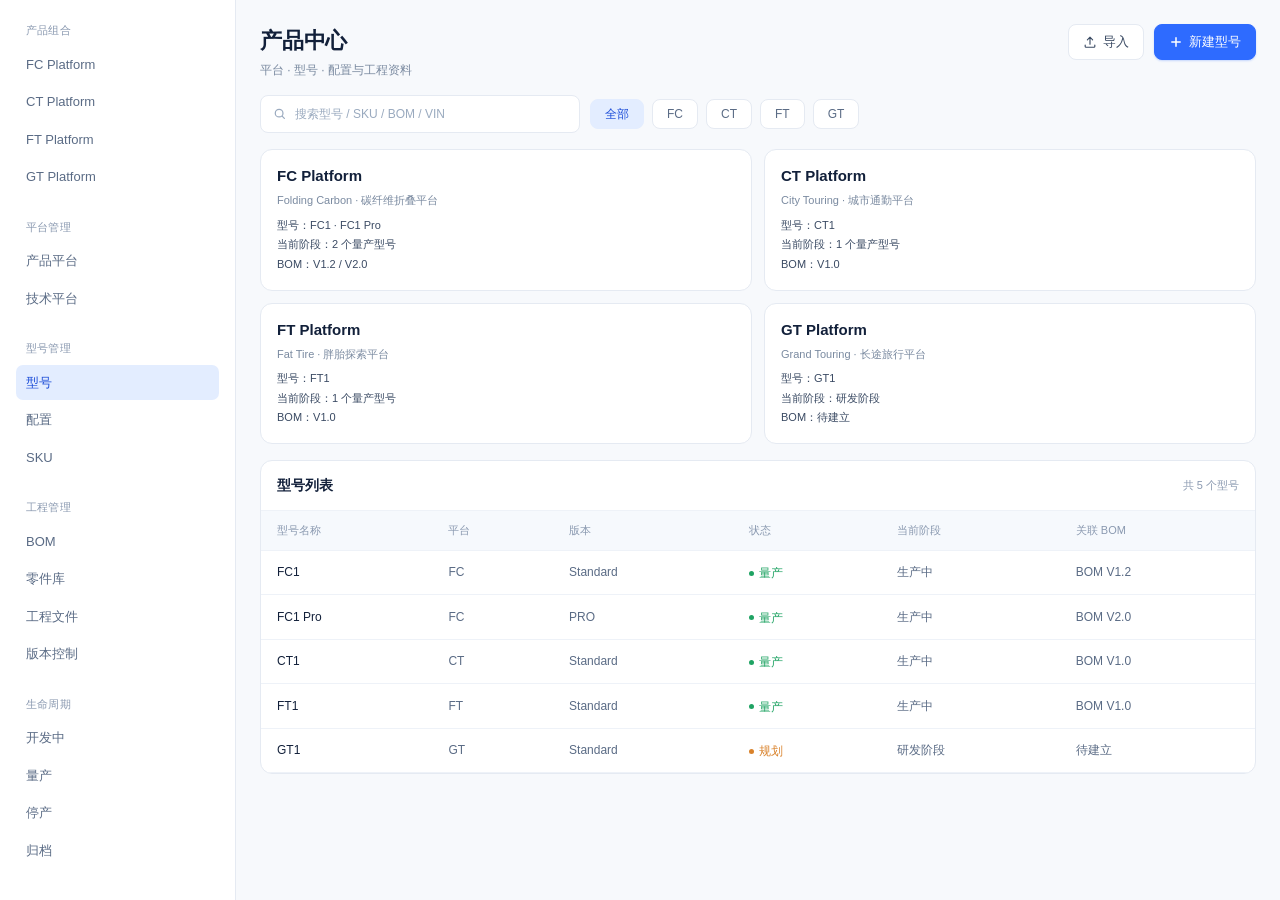
==== commit 33ec666f: "admin: 按 ALSVID 工作台原稿重做产品中心页（浅色后台 · 二级导航 + 系列卡 + 型号列表）" ====
--- a/admin/index.html
+++ b/admin/index.html
@@ -3,461 +3,204 @@
 <head>
 <meta charset="UTF-8">
 <meta name="viewport" content="width=device-width, initial-scale=1.0">
-<title>ALSVIN 运营后台 · 官网商品发布与审核</title>
-<link rel="icon" href="data:image/svg+xml,<svg xmlns='http://www.w3.org/2000/svg' viewBox='0 0 24 24'><path fill='%232E6FF2' d='M13 2 4.5 13.5H11L9.5 22 19 9.5h-6.5L13 2z'/></svg>">
+<title>ALSVID · 产品中心</title>
+<link rel="icon" href="data:image/svg+xml,<svg xmlns='http://www.w3.org/2000/svg' viewBox='0 0 24 24'><rect width='24' height='24' rx='6' fill='%232E6BFF'/><path d='M6 16V8h4.2c2 0 3.3 1.2 3.3 3s-1.3 3-3.3 3H8.4v2H6z' fill='white'/></svg>">
 <link rel="stylesheet" href="assets/style.css">
 </head>
 <body>
 <div class="app">
 
-  <!-- ======================= 侧边导航栏 ======================= -->
-  <aside class="sidebar">
-    <!-- 品牌区 -->
-    <div class="brand">
-      <div class="brand-logo">
-        <svg viewBox="0 0 24 24" width="18" height="18" fill="none"><path d="M13 2 4.5 13.5H11L9.5 22 19 9.5h-6.5L13 2z" fill="#2E6FF2"/></svg>
-      </div>
-      <div class="brand-text">
-        <span class="brand-name">ALSVIN</span>
-        <span class="brand-sub">OPERATIONS</span>
+  <!-- ============ 二级导航 ============ -->
+  <aside class="subnav">
+    <div class="nav-group-label">产品组合</div>
+    <nav class="nav-list">
+      <a class="nav-item" href="#" data-nav="FC Platform">FC Platform</a>
+      <a class="nav-item" href="#" data-nav="CT Platform">CT Platform</a>
+      <a class="nav-item" href="#" data-nav="FT Platform">FT Platform</a>
+      <a class="nav-item" href="#" data-nav="GT Platform">GT Platform</a>
+    </nav>
+
+    <div class="nav-gap"></div>
+    <div class="nav-group-label">平台管理</div>
+    <nav class="nav-list">
+      <a class="nav-item" href="#" data-nav="产品平台">产品平台</a>
+      <a class="nav-item" href="#" data-nav="技术平台">技术平台</a>
+    </nav>
+
+    <div class="nav-gap"></div>
+    <div class="nav-group-label">型号管理</div>
+    <nav class="nav-list">
+      <a class="nav-item active" href="#" data-nav="型号">型号</a>
+      <a class="nav-item" href="#" data-nav="配置">配置</a>
+      <a class="nav-item" href="#" data-nav="SKU">SKU</a>
+    </nav>
+
+    <div class="nav-gap"></div>
+    <div class="nav-group-label">工程管理</div>
+    <nav class="nav-list">
+      <a class="nav-item" href="#" data-nav="BOM">BOM</a>
+      <a class="nav-item" href="#" data-nav="零件库">零件库</a>
+      <a class="nav-item" href="#" data-nav="工程文件">工程文件</a>
+      <a class="nav-item" href="#" data-nav="版本控制">版本控制</a>
+    </nav>
+
+    <div class="nav-gap"></div>
+    <div class="nav-group-label">生命周期</div>
+    <nav class="nav-list">
+      <a class="nav-item" href="#" data-nav="开发中">开发中</a>
+      <a class="nav-item" href="#" data-nav="量产">量产</a>
+      <a class="nav-item" href="#" data-nav="停产">停产</a>
+      <a class="nav-item" href="#" data-nav="归档">归档</a>
+    </nav>
+  </aside>
+
+  <!-- ============ 工作区 ============ -->
+  <main class="workspace">
+
+    <!-- 页面标题行 -->
+    <div class="page-head">
+      <div class="page-title">
+        <h1>产品中心</h1>
+        <p>平台 · 型号 · 配置与工程资料</p>
+      </div>
+      <div class="page-actions">
+        <button type="button" class="btn ghost" data-action="import">
+          <svg viewBox="0 0 16 16" width="14" height="14" fill="none" stroke="currentColor" stroke-width="1.3" stroke-linecap="round" stroke-linejoin="round"><path d="M8 10.5V2.5M5 5.5 8 2.5l3 3M2.5 11.5v1.5a1 1 0 0 0 1 1h9a1 1 0 0 0 1-1v-1.5"/></svg>
+          <span>导入</span>
+        </button>
+        <button type="button" class="btn primary" data-action="new-model">
+          <svg viewBox="0 0 16 16" width="14" height="14" fill="none" stroke="currentColor" stroke-width="1.7" stroke-linecap="round"><path d="M8 3.2v9.6M3.2 8h9.6"/></svg>
+          <span>新建型号</span>
+        </button>
       </div>
     </div>
 
-    <div class="nav-gap"></div>
-
-    <div class="nav-group-label">电商管理</div>
-    <nav class="nav-list">
-      <a class="nav-item active" href="#">
-        <svg viewBox="0 0 16 16" width="16" height="16" fill="none" stroke="currentColor" stroke-width="1.4" stroke-linecap="round" stroke-linejoin="round"><path d="M8 1.5 14 5v6L8 14.5 2 11V5l6-3.5z"/><path d="M2 5l6 3.5L14 5M8 8.5v6"/></svg>
-        <span>官网商品发布</span>
-      </a>
-      <a class="nav-item" href="#">
-        <svg viewBox="0 0 16 16" width="16" height="16" fill="none" stroke="currentColor" stroke-width="1.4" stroke-linecap="round"><path d="M6.5 9.5 9.5 6.5M4.8 8 3.2 9.6a2.6 2.6 0 0 0 3.7 3.7L8.4 11.8M11.2 8l1.6-1.6a2.6 2.6 0 0 0-3.7-3.7L7.6 4.2"/></svg>
-        <span>首页商品绑定</span>
-      </a>
-      <a class="nav-item" href="#">
-        <svg viewBox="0 0 16 16" width="16" height="16" fill="none" stroke="currentColor" stroke-width="1.4" stroke-linecap="round" stroke-linejoin="round"><path d="M1.5 5.5 8 2l6.5 3.5L8 8.8 1.5 5.5zM1.5 5.5v5L8 14v-5.2M14.5 5.5v5L8 14"/></svg>
-        <span>库存与交期</span>
-      </a>
-      <a class="nav-item" href="#">
-        <svg viewBox="0 0 16 16" width="16" height="16" fill="none" stroke="currentColor" stroke-width="1.4" stroke-linecap="round" stroke-linejoin="round"><ellipse cx="8" cy="3.6" rx="5.5" ry="2.1"/><path d="M2.5 3.6v4.2c0 1.16 2.46 2.1 5.5 2.1s5.5-.94 5.5-2.1V3.6M2.5 7.8V12c0 1.16 2.46 2.1 5.5 2.1s5.5-.94 5.5-2.1V7.8"/></svg>
-        <span>电商库存</span>
-      </a>
-      <a class="nav-item" href="#">
-        <svg viewBox="0 0 16 16" width="16" height="16" fill="none" stroke="currentColor" stroke-width="1.4" stroke-linecap="round" stroke-linejoin="round"><path d="M9.5 1.5h5v5M14.5 1.5 8 8M6.5 3.5h-3a2 2 0 0 0-2 2v7a2 2 0 0 0 2 2h7a2 2 0 0 0 2-2v-3"/></svg>
-        <span>商城价与B2C订单</span>
-      </a>
-    </nav>
-
-    <div class="nav-gap sm"></div>
-    <div class="nav-group-label">营销功能</div>
-    <nav class="nav-list">
-      <a class="nav-item disabled" href="#">
-        <svg viewBox="0 0 16 16" width="16" height="16" fill="none" stroke="currentColor" stroke-width="1.4" stroke-linecap="round" stroke-linejoin="round"><path d="M1.5 8.5 14.5 2l-4 12-3.2-4.6L1.5 8.5zM7.3 9.4 14.5 2"/></svg>
-        <span>营销活动</span>
-        <em class="badge-soon">待接入</em>
-      </a>
-      <a class="nav-item disabled" href="#">
-        <svg viewBox="0 0 16 16" width="16" height="16" fill="none" stroke="currentColor" stroke-width="1.4" stroke-linecap="round" stroke-linejoin="round"><rect x="1.5" y="3.5" width="13" height="9" rx="1.5"/><path d="M1.5 6.5h13"/></svg>
-        <span>支付配置</span>
-        <em class="badge-soon">待接入</em>
-      </a>
-    </nav>
-
-    <div class="nav-gap sm"></div>
-    <div class="nav-group-label">运营助手</div>
-
-    <!-- 库存预警卡片 -->
-    <div class="side-card">
-      <div class="side-card-title warn">
-        <svg viewBox="0 0 16 16" width="14" height="14" fill="none" stroke="#F59E0B" stroke-width="1.3" stroke-linecap="round" stroke-linejoin="round"><path d="M8 2 14.5 13.5H1.5L8 2z"/><path d="M8 6.5v3M8 11.6v.1"/></svg>
-        <span>库存预警</span>
-      </div>
-      <div class="side-card-body">
-        <span class="mono sku">CT1-EU-GRAY</span>
-        <p class="muted">慕尼黑仓可用库存仅 5 件，建议尽快补货</p>
-      </div>
-      <div class="meter"><span style="width:17%"></span></div>
+    <!-- 筛选行 -->
+    <div class="filter-row">
+      <div class="search-box">
+        <svg viewBox="0 0 16 16" width="14" height="14" fill="none" stroke="currentColor" stroke-width="1.4" stroke-linecap="round"><circle cx="7" cy="7" r="4.4"/><path d="m10.4 10.4 2.6 2.6"/></svg>
+        <input id="searchInput" type="text" placeholder="搜索型号 / SKU / BOM / VIN">
+      </div>
+      <div class="chips" id="chips">
+        <button type="button" class="chip active" data-filter="ALL">全部</button>
+        <button type="button" class="chip" data-filter="FC">FC</button>
+        <button type="button" class="chip" data-filter="CT">CT</button>
+        <button type="button" class="chip" data-filter="FT">FT</button>
+        <button type="button" class="chip" data-filter="GT">GT</button>
+      </div>
     </div>
 
-    <!-- 发布排期卡片 -->
-    <div class="side-card">
-      <div class="side-card-title">
-        <svg viewBox="0 0 16 16" width="14" height="14" fill="none" stroke="#2E6FF2" stroke-width="1.3" stroke-linecap="round" stroke-linejoin="round"><rect x="2.3" y="3.3" width="11.3" height="10.3" rx="1.6"/><path d="M2.3 6.6h11.3M5.3 1.8v2.2M10.7 1.8v2.2"/></svg>
-        <span>发布排期</span>
-      </div>
-      <ul class="schedule">
-        <li>
-          <i class="dot ok"></i>
-          <div><b>FC1-DE-BLACK 德国站发布</b><time class="mono">2026-10-25 09:00</time></div>
-        </li>
-        <li>
-          <i class="dot ok"></i>
-          <div><b>官网秋季主图更新</b><time class="mono">2026-10-28 18:00</time></div>
-        </li>
-        <li>
-          <i class="dot pending"></i>
-          <div><b>CT1-EU-GRAY 补货上架</b><time class="mono">时间待定</time></div>
-        </li>
-      </ul>
+    <!-- 系列卡片组 -->
+    <div class="series-grid" id="seriesGrid">
+      <article class="series-card" data-series="FC">
+        <h2>FC Platform</h2>
+        <p class="series-sub">Folding Carbon · 碳纤维折叠平台</p>
+        <dl>
+          <div><dt>型号：</dt><dd>FC1 · FC1 Pro</dd></div>
+          <div><dt>当前阶段：</dt><dd>2 个量产型号</dd></div>
+          <div><dt>BOM：</dt><dd>V1.2 / V2.0</dd></div>
+        </dl>
+      </article>
+      <article class="series-card" data-series="CT">
+        <h2>CT Platform</h2>
+        <p class="series-sub">City Touring · 城市通勤平台</p>
+        <dl>
+          <div><dt>型号：</dt><dd>CT1</dd></div>
+          <div><dt>当前阶段：</dt><dd>1 个量产型号</dd></div>
+          <div><dt>BOM：</dt><dd>V1.0</dd></div>
+        </dl>
+      </article>
+      <article class="series-card" data-series="FT">
+        <h2>FT Platform</h2>
+        <p class="series-sub">Fat Tire · 胖胎探索平台</p>
+        <dl>
+          <div><dt>型号：</dt><dd>FT1</dd></div>
+          <div><dt>当前阶段：</dt><dd>1 个量产型号</dd></div>
+          <div><dt>BOM：</dt><dd>V1.0</dd></div>
+        </dl>
+      </article>
+      <article class="series-card" data-series="GT">
+        <h2>GT Platform</h2>
+        <p class="series-sub">Grand Touring · 长途旅行平台</p>
+        <dl>
+          <div><dt>型号：</dt><dd>GT1</dd></div>
+          <div><dt>当前阶段：</dt><dd>研发阶段</dd></div>
+          <div><dt>BOM：</dt><dd>待建立</dd></div>
+        </dl>
+      </article>
     </div>
 
-    <!-- 快捷操作卡片 -->
-    <div class="side-card">
-      <div class="side-card-title">
-        <svg viewBox="0 0 16 16" width="14" height="14" fill="none" stroke="#2E6FF2" stroke-width="1.3" stroke-linecap="round" stroke-linejoin="round"><path d="M9 1.5 3.5 9H8l-1 5.5L12.5 7H8L9 1.5z"/></svg>
-        <span>快捷操作</span>
-      </div>
-      <div class="quick-list">
-        <button type="button" class="quick-item" data-action="new-product">
-          <svg viewBox="0 0 16 16" width="14" height="14" fill="none" stroke="currentColor" stroke-width="1.4" stroke-linecap="round"><path d="M8 3v10M3 8h10"/></svg>
-          <span>新建商品发布</span>
-        </button>
-        <button type="button" class="quick-item" data-action="batch-price">
-          <svg viewBox="0 0 16 16" width="14" height="14" fill="none" stroke="currentColor" stroke-width="1.4" stroke-linecap="round"><path d="M13.5 2.5 2.5 13.5M4.2 5.4a1.7 1.7 0 1 0 0-.01M11.8 10.6a1.7 1.7 0 1 0 0-.01"/></svg>
-          <span>批量价格更新</span>
-        </button>
-        <button type="button" class="quick-item" data-action="export-report">
-          <svg viewBox="0 0 16 16" width="14" height="14" fill="none" stroke="currentColor" stroke-width="1.4" stroke-linecap="round" stroke-linejoin="round"><path d="M8 2v8M4.8 7 8 10.2 11.2 7M2.5 13.5h11"/></svg>
-          <span>导出库存报表</span>
-        </button>
-      </div>
-    </div>
-
-    <div class="sidebar-flex"></div>
-
-    <!-- 用户卡片 -->
-    <div class="user-card">
-      <div class="avatar">管</div>
-      <div class="user-info">
-        <b>管理员</b>
-        <span class="mono">admin@alsvin.com</span>
-      </div>
-    </div>
-  </aside>
-
-  <!-- ======================= 主工作区 ======================= -->
-  <div class="main">
-
-    <!-- 顶部工具栏 -->
-    <header class="topbar">
-      <div class="breadcrumb">
-        <span class="muted">电商</span>
-        <svg viewBox="0 0 16 16" width="12" height="12" fill="none" stroke="#52525B" stroke-width="1.4" stroke-linecap="round"><path d="m6 3.5 4 4.5-4 4.5"/></svg>
-        <span>官网商品发布</span>
-      </div>
-
-      <div class="global-search">
-        <svg viewBox="0 0 16 16" width="14" height="14" fill="none" stroke="currentColor" stroke-width="1.4" stroke-linecap="round"><circle cx="7" cy="7" r="4.5"/><path d="m10.5 10.5 3 3"/></svg>
-        <input id="globalSearch" type="text" placeholder="搜索功能、订单、SKU、客户…">
-        <kbd class="mono">K</kbd>
-      </div>
-
-      <div class="topbar-space"></div>
-
-      <button type="button" class="icon-btn" title="语言" data-action="lang">
-        <svg viewBox="0 0 16 16" width="16" height="16" fill="none" stroke="currentColor" stroke-width="1.3" stroke-linecap="round" stroke-linejoin="round"><circle cx="8" cy="8" r="6.5"/><path d="M1.5 8h13M8 1.5c-3.6 3.9-3.6 9.1 0 13M8 1.5c3.6 3.9 3.6 9.1 0 13"/></svg>
-      </button>
-      <button type="button" class="icon-btn has-dot" id="notifyBtn" title="通知">
-        <svg viewBox="0 0 16 16" width="16" height="16" fill="none" stroke="currentColor" stroke-width="1.3" stroke-linecap="round" stroke-linejoin="round"><path d="M12.5 6a4.5 4.5 0 0 0-9 0c0 3.2-1.5 4.5-1.5 4.5h12S12.5 9.2 12.5 6zM6.5 13a1.6 1.6 0 0 0 3 0"/></svg>
-        <i class="red-dot" id="notifyDot"></i>
-      </button>
-      <div class="top-user">
-        <div class="avatar sm">管</div>
-        <span>管理员</span>
-      </div>
-    </header>
-
-    <!-- 内容区 -->
-    <main class="content">
-
-      <!-- 页面标题区 -->
-      <div class="page-head">
-        <div class="page-head-text">
-          <h1>官网商品发布与审核</h1>
-          <p>管理官网（FC1 / FC2）商品的发布状态，进行内容编辑、审核与上架，支持多语言、多渠道的商品信息管理。</p>
-        </div>
-        <div class="page-actions">
-          <button type="button" class="btn ghost" data-action="guide">
-            <svg viewBox="0 0 16 16" width="14" height="14" fill="none" stroke="currentColor" stroke-width="1.3" stroke-linecap="round" stroke-linejoin="round"><path d="M8 2.5c-1.8-1-4.2-1-6 .2v10.8c1.8-1.2 4.2-1.2 6-.2 1.8-1 4.2-1 6 .2V2.7c-1.8-1.2-4.2-1.2-6-.2zM8 2.5v10.8"/></svg>
-            <span>查看发布指南</span>
-          </button>
-          <button type="button" class="btn primary" data-action="new-product">
-            <svg viewBox="0 0 16 16" width="14" height="14" fill="none" stroke="currentColor" stroke-width="1.6" stroke-linecap="round"><path d="M8 3v10M3 8h10"/></svg>
-            <span>新建商品</span>
-          </button>
-        </div>
-      </div>
-
-      <!-- 发布状态概览 -->
-      <div class="overview-row">
-        <h2 class="sec-title">发布状态概览</h2>
-        <div class="rejected-stat"><i class="dot danger"></i>已拒绝 0</div>
-      </div>
-
-      <div class="kpi-row">
-        <div class="kpi">
-          <div class="kpi-label"><i class="dot accent"></i><span>待发布</span></div>
-          <div class="kpi-value mono">12</div>
-          <div class="kpi-sub muted">全部商品</div>
-        </div>
-        <div class="kpi">
-          <div class="kpi-label"><i class="dot ok"></i><span>已发布</span></div>
-          <div class="kpi-value mono">8</div>
-          <div class="kpi-sub muted">已上架官网</div>
-        </div>
-        <div class="kpi">
-          <div class="kpi-label"><i class="dot warn"></i><span>待完善</span></div>
-          <div class="kpi-value mono">3</div>
-          <div class="kpi-sub muted">信息待补充</div>
-        </div>
-        <div class="kpi">
-          <div class="kpi-label"><i class="dot cyan"></i><span>编辑中</span></div>
-          <div class="kpi-value mono">1</div>
-          <div class="kpi-sub muted">编辑稿</div>
-        </div>
-
-        <!-- 精选商品卡 -->
-        <div class="featured">
-          <div class="featured-img">
-            <svg viewBox="0 0 200 120" width="100%" height="100%" fill="none">
-              <defs>
-                <linearGradient id="bikeGlow" x1="0" y1="0" x2="1" y2="1">
-                  <stop offset="0" stop-color="#5B8DEF"/><stop offset="1" stop-color="#2E6FF2"/>
-                </linearGradient>
-                <radialGradient id="bgGlow" cx="0.5" cy="0.4" r="0.75">
-                  <stop offset="0" stop-color="#1B2A4A"/><stop offset="1" stop-color="#101014"/>
-                </radialGradient>
-              </defs>
-              <rect width="200" height="120" fill="url(#bgGlow)"/>
-              <g stroke="url(#bikeGlow)" stroke-width="3" stroke-linecap="round" stroke-linejoin="round">
-                <circle cx="52" cy="86" r="20"/>
-                <circle cx="148" cy="86" r="20"/>
-                <path d="M52 86 88 52l40 2 20 32M88 52 76 40h-14M128 54l-6-16h-10M148 86l-20-32"/>
-                <path d="M88 52l-8 34h36l4-32" opacity="0.5"/>
-              </g>
-              <circle cx="52" cy="86" r="20" stroke="#2E6FF2" opacity="0.25" stroke-width="6"/>
-              <circle cx="148" cy="86" r="20" stroke="#2E6FF2" opacity="0.25" stroke-width="6"/>
-              <path d="M40 106h120" stroke="#27272A" stroke-width="1.5"/>
-            </svg>
-          </div>
-          <div class="featured-info">
-            <b>FC1 Carbon Fold</b>
-            <span class="muted">折叠碳纤维电动自行车</span>
-            <div class="status-tag ok"><i class="dot ok"></i>已发布</div>
-            <a class="detail-link" href="#" data-action="view-detail">
-              查看详情
-              <svg viewBox="0 0 16 16" width="12" height="12" fill="none" stroke="currentColor" stroke-width="1.5" stroke-linecap="round" stroke-linejoin="round"><path d="M3 8h10M9 4l4 4-4 4"/></svg>
-            </a>
-          </div>
-        </div>
-      </div>
-
-      <!-- 电商库存查询 -->
-      <section class="card stock-card">
-        <div class="card-head">
-          <h2 class="sec-title">电商库存查询</h2>
-          <p class="muted">SKU 库存、VIN 整车的仓位信息，可用库存及在途数量，支持多仓库、多型号查询。</p>
-        </div>
-
-        <div class="sku-search-row">
-          <label>SKU 编码</label>
-          <div class="sku-input">
-            <svg viewBox="0 0 16 16" width="14" height="14" fill="none" stroke="currentColor" stroke-width="1.4" stroke-linecap="round"><circle cx="7" cy="7" r="4.5"/><path d="m10.5 10.5 3 3"/></svg>
-            <input id="skuInput" type="text" class="mono" placeholder="输入 SKU 编码，例如：FC1-DE-BLACK">
-          </div>
-          <button type="button" class="btn primary" id="skuQueryBtn">
-            <svg viewBox="0 0 16 16" width="14" height="14" fill="none" stroke="currentColor" stroke-width="1.4" stroke-linecap="round"><circle cx="7" cy="7" r="4.5"/><path d="m10.5 10.5 3 3"/></svg>
-            <span>查询</span>
-          </button>
-        </div>
-
-        <div class="table-wrap">
-          <table class="stock-table" id="stockTable">
-            <thead>
-              <tr>
-                <th>SKU 编码</th><th>产品名称</th><th>型号 / 规格</th><th>仓库</th>
-                <th class="num">可用库存</th><th class="num">锁定库存</th><th class="num">在途数量</th><th class="num">总库存</th>
-                <th>更新时间</th><th class="op">操作</th>
-              </tr>
-            </thead>
-            <tbody>
-              <tr data-sku="FC1-DE-BLACK">
-                <td class="mono">FC1-DE-BLACK</td><td>FC1 折叠电动自行车</td><td class="muted">FC1 / 碳纤 / 黑色</td><td>德国仓</td>
-                <td class="mono num">18</td><td class="mono num">2</td><td class="mono num">10</td><td class="mono num">30</td>
-                <td class="mono muted">2026-10-23 23:25</td><td class="op"><a href="#" class="link" data-action="view-stock">查看明细</a></td>
-              </tr>
-              <tr data-sku="FC1-DE-WHITE">
-                <td class="mono">FC1-DE-WHITE</td><td>FC1 折叠电动自行车</td><td class="muted">FC1 / 碳纤 / 白色</td><td>德国仓</td>
-                <td class="mono num">12</td><td class="mono num">1</td><td class="mono num">8</td><td class="mono num">21</td>
-                <td class="mono muted">2026-10-23 23:28</td><td class="op"><a href="#" class="link" data-action="view-stock">查看明细</a></td>
-              </tr>
-              <tr data-sku="CT1-EU-GRAY">
-                <td class="mono">CT1-EU-GRAY</td><td>CT1 城市通勤电动自行车</td><td class="muted">CT1 / 欧洲 / 灰色</td><td>慕尼黑仓</td>
-                <td class="mono num low">5</td><td class="mono num">0</td><td class="mono num">6</td><td class="mono num">11</td>
-                <td class="mono muted">2026-10-23 18:40</td><td class="op"><a href="#" class="link" data-action="view-stock">查看明细</a></td>
-              </tr>
-              <tr class="empty-row" id="emptyRow" hidden>
-                <td colspan="10">未找到匹配的 SKU，请检查编码后重试</td>
-              </tr>
-            </tbody>
-          </table>
-        </div>
-
-        <div class="table-foot">
-          <span class="muted" id="tableCount">共 3 条记录 · 显示第 1 - 3 条</span>
-          <div class="pager">
-            <button type="button" class="pager-btn" data-action="prev" title="上一页">
-              <svg viewBox="0 0 16 16" width="12" height="12" fill="none" stroke="currentColor" stroke-width="1.5" stroke-linecap="round" stroke-linejoin="round"><path d="M10 3.5 5.5 8 10 12.5"/></svg>
-            </button>
-            <span class="pager-cur mono">1</span>
-            <button type="button" class="pager-btn" data-action="next" title="下一页">
-              <svg viewBox="0 0 16 16" width="12" height="12" fill="none" stroke="currentColor" stroke-width="1.5" stroke-linecap="round" stroke-linejoin="round"><path d="m6 3.5 4.5 4.5L6 12.5"/></svg>
-            </button>
-          </div>
-        </div>
-      </section>
-
-      <!-- 底部表单行 -->
-      <div class="form-row">
-
-        <!-- 商品价格管理 -->
-        <section class="card form-card">
-          <div class="card-head">
-            <h2 class="sec-title">自建商城 · 商品价格管理</h2>
-            <p class="muted">用于设置官网及 B2C 渠道的商品售价（EUR），支持多国币 / 多版本价格配置。</p>
-          </div>
-          <form id="priceForm" autocomplete="off">
-            <div class="frow">
-              <div class="field">
-                <label>选择商品</label>
-                <div class="input select">
-                  <select><option>FC1 折叠电动自行车</option><option>CT1 城市通勤电动自行车</option></select>
-                  <svg viewBox="0 0 16 16" width="12" height="12" fill="none" stroke="currentColor" stroke-width="1.5" stroke-linecap="round" stroke-linejoin="round"><path d="m4 6 4 4 4-4"/></svg>
-                </div>
-              </div>
-              <div class="field">
-                <label>SKU</label>
-                <div class="input select">
-                  <select><option>FC1-DE-BLACK（德国 / 黑色）</option><option>FC1-DE-WHITE（德国 / 白色）</option></select>
-                  <svg viewBox="0 0 16 16" width="12" height="12" fill="none" stroke="currentColor" stroke-width="1.5" stroke-linecap="round" stroke-linejoin="round"><path d="m4 6 4 4 4-4"/></svg>
-                </div>
-              </div>
-            </div>
-            <div class="frow">
-              <div class="field">
-                <label>售价（EUR）</label>
-                <div class="input"><input type="text" class="mono" value="1,799"></div>
-              </div>
-              <div class="field">
-                <label>对比价（EUR）</label>
-                <div class="input"><input type="text" class="mono" value="1,999"></div>
-              </div>
-            </div>
-            <div class="frow">
-              <div class="field">
-                <label>税率设置</label>
-                <div class="input select">
-                  <select><option>德国 VAT 19%</option><option>法国 VAT 20%</option><option>意大利 VAT 22%</option></select>
-                  <svg viewBox="0 0 16 16" width="12" height="12" fill="none" stroke="currentColor" stroke-width="1.5" stroke-linecap="round" stroke-linejoin="round"><path d="m4 6 4 4 4-4"/></svg>
-                </div>
-              </div>
-              <div class="field">
-                <label>生效时间</label>
-                <div class="input">
-                  <input type="date" class="mono" value="2026-10-23">
-                  <svg viewBox="0 0 16 16" width="13" height="13" fill="none" stroke="currentColor" stroke-width="1.3" stroke-linecap="round" stroke-linejoin="round"><rect x="2.3" y="3.3" width="11.3" height="10.3" rx="1.6"/><path d="M2.3 6.6h11.3M5.3 1.8v2.2M10.7 1.8v2.2"/></svg>
-                </div>
-              </div>
-            </div>
-            <div class="form-actions">
-              <button type="submit" class="btn primary">
-                <svg viewBox="0 0 16 16" width="13" height="13" fill="none" stroke="currentColor" stroke-width="1.4" stroke-linecap="round" stroke-linejoin="round"><path d="M3 2.5h8.5L13.5 4.5V13.5H3a.5.5 0 0 1-.5-.5v-10a.5.5 0 0 1 .5-.5z"/><path d="M5 2.5v3.5h5V2.5M5 13.5v-4h6v4"/></svg>
-                <span>保存价格</span>
-              </button>
-              <button type="button" class="btn ghost" data-action="batch-price">
-                <svg viewBox="0 0 16 16" width="13" height="13" fill="none" stroke="currentColor" stroke-width="1.4" stroke-linecap="round"><path d="M13.5 2.5 2.5 13.5M4.2 5.4a1.7 1.7 0 1 0 0-.01M11.8 10.6a1.7 1.7 0 1 0 0-.01"/></svg>
-                <span>批量设置价格</span>
-              </button>
-            </div>
-          </form>
-        </section>
-
-        <!-- 内部订单草稿 -->
-        <section class="card form-card">
-          <div class="card-head">
-            <h2 class="sec-title">创建内部订单草稿</h2>
-            <p class="muted">为访客、客服或线下订单创建内部订单草稿，用于后续转正式订单发货。</p>
-          </div>
-          <form id="draftForm" autocomplete="off">
-            <div class="frow">
-              <div class="field">
-                <label>客户邮箱</label>
-                <div class="input"><input type="email" class="mono" placeholder="customer@example.com"></div>
-              </div>
-              <div class="field">
-                <label>数量</label>
-                <div class="stepper">
-                  <button type="button" class="step-btn" data-step="-1" aria-label="减少">
-                    <svg viewBox="0 0 16 16" width="12" height="12" fill="none" stroke="currentColor" stroke-width="1.6" stroke-linecap="round"><path d="M4 8h8"/></svg>
-                  </button>
-                  <span class="mono" id="qtyVal">1</span>
-                  <button type="button" class="step-btn plus" data-step="1" aria-label="增加">
-                    <svg viewBox="0 0 16 16" width="12" height="12" fill="none" stroke="currentColor" stroke-width="1.6" stroke-linecap="round"><path d="M8 4v8M4 8h8"/></svg>
-                  </button>
-                </div>
-              </div>
-            </div>
-            <div class="frow">
-              <div class="field">
-                <label>选购商品</label>
-                <div class="input select">
-                  <select><option>FC1 折叠电动自行车</option><option>CT1 城市通勤电动自行车</option></select>
-                  <svg viewBox="0 0 16 16" width="12" height="12" fill="none" stroke="currentColor" stroke-width="1.5" stroke-linecap="round" stroke-linejoin="round"><path d="m4 6 4 4 4-4"/></svg>
-                </div>
-              </div>
-              <div class="field">
-                <label>SKU</label>
-                <div class="input select">
-                  <select><option>FC1-DE-BLACK（德国 / 黑色）</option><option>FC1-DE-WHITE（德国 / 白色）</option></select>
-                  <svg viewBox="0 0 16 16" width="12" height="12" fill="none" stroke="currentColor" stroke-width="1.5" stroke-linecap="round" stroke-linejoin="round"><path d="m4 6 4 4 4-4"/></svg>
-                </div>
-              </div>
-            </div>
-            <div class="frow single">
-              <div class="field">
-                <label>备注</label>
-                <div class="input"><input type="text" placeholder="备注：请添加备注信息…"></div>
-              </div>
-            </div>
-            <div class="form-actions">
-              <button type="submit" class="btn primary">
-                <svg viewBox="0 0 16 16" width="13" height="13" fill="none" stroke="currentColor" stroke-width="1.4" stroke-linecap="round" stroke-linejoin="round"><path d="M2.5 8.5 6 12l7.5-8"/></svg>
-                <span>创建草稿订单</span>
-              </button>
-              <button type="reset" class="btn ghost" id="resetDraftBtn">重置</button>
-            </div>
-          </form>
-        </section>
-      </div>
-
-    </main>
-
-    <!-- 底部状态条 -->
-    <footer class="statusbar">
-      <i class="dot ok"></i>
-      <span>系统状态 正常</span>
-      <svg viewBox="0 0 16 16" width="12" height="12" fill="none" stroke="#71717A" stroke-width="1.3" stroke-linecap="round" stroke-linejoin="round"><path d="M13.5 8a5.5 5.5 0 1 1-1.6-3.9M13.5 2.5v2.5H11"/></svg>
-      <span class="muted2">库存数据同步于</span>
-      <span class="mono sync-time" id="syncTime">23:31:44</span>
-      <div class="statusbar-space"></div>
-      <span class="muted2">按 <kbd>K</kbd> 键打开指令面板</span>
-    </footer>
-  </div>
+    <!-- 型号列表卡 -->
+    <section class="list-card">
+      <header class="list-head">
+        <h2>型号列表</h2>
+        <span class="list-count" id="listCount">共 5 个型号</span>
+      </header>
+      <div class="table-wrap">
+        <table class="model-table" id="modelTable">
+          <thead>
+            <tr>
+              <th>型号名称</th>
+              <th>平台</th>
+              <th>版本</th>
+              <th>状态</th>
+              <th>当前阶段</th>
+              <th>关联 BOM</th>
+            </tr>
+          </thead>
+          <tbody>
+            <tr data-series="FC" data-search="FC1 FC Standard 量产 生产中 BOM V1.2">
+              <td class="name">FC1</td>
+              <td>FC</td>
+              <td>Standard</td>
+              <td><span class="status ok"><i></i>量产</span></td>
+              <td>生产中</td>
+              <td>BOM V1.2</td>
+            </tr>
+            <tr data-series="FC" data-search="FC1 Pro FC PRO 量产 生产中 BOM V2.0">
+              <td class="name">FC1 Pro</td>
+              <td>FC</td>
+              <td>PRO</td>
+              <td><span class="status ok"><i></i>量产</span></td>
+              <td>生产中</td>
+              <td>BOM V2.0</td>
+            </tr>
+            <tr data-series="CT" data-search="CT1 CT Standard 量产 生产中 BOM V1.0">
+              <td class="name">CT1</td>
+              <td>CT</td>
+              <td>Standard</td>
+              <td><span class="status ok"><i></i>量产</span></td>
+              <td>生产中</td>
+              <td>BOM V1.0</td>
+            </tr>
+            <tr data-series="FT" data-search="FT1 FT Standard 量产 生产中 BOM V1.0">
+              <td class="name">FT1</td>
+              <td>FT</td>
+              <td>Standard</td>
+              <td><span class="status ok"><i></i>量产</span></td>
+              <td>生产中</td>
+              <td>BOM V1.0</td>
+            </tr>
+            <tr data-series="GT" data-search="GT1 GT Standard 规划 研发阶段 待建立">
+              <td class="name">GT1</td>
+              <td>GT</td>
+              <td>Standard</td>
+              <td><span class="status plan"><i></i>规划</span></td>
+              <td>研发阶段</td>
+              <td>待建立</td>
+            </tr>
+            <tr class="empty-row" id="emptyRow" hidden>
+              <td colspan="6">没有匹配的型号</td>
+            </tr>
+          </tbody>
+        </table>
+      </div>
+    </section>
+
+  </main>
 </div>
 
 <div class="toast" id="toast"></div>
-
 <script src="assets/app.js"></script>
 </body>
 </html>
--- a/admin/assets/style.css
+++ b/admin/assets/style.css
@@ -1,32 +1,29 @@
 /* ============================================================
-   ALSVIN 运营后台 — 深色控制台 · 电光蓝设计系统
-   页面 #0A0A0B / 侧栏 #0E0E11 / 卡片 #141417 / 输入面 #1C1C20
-   主色 #2E6FF2 · success #10B981 · warning #F59E0B · critical #F43F5F
+   ALSVID · 产品中心（Admin 后台 · 浅色）
+   主文字 #12203A · 次 #5A6B85 · 弱 #7A8AA0 · 组标签 #8A99B0
+   主色 #2E6BFF · 高亮胶囊 #E3EDFF/#1D4ED8 · 表头 #F6F9FD
    ============================================================ */
 
 :root {
-  --bg: #0A0A0B;
-  --bg-side: #0E0E11;
-  --bg-card: #141417;
-  --bg-input: #1C1C20;
-  --bg-zebra: #16161A;
-  --bg-th: #1A1A1F;
-  --bg-ghost: #26262C;
-  --border: #27272A;
-  --border-soft: #1F1F24;
-  --accent: #2E6FF2;
-  --accent-hover: #3D7DF5;
-  --success: #10B981;
-  --warning: #F59E0B;
-  --critical: #F43F5F;
-  --cyan: #22D3EE;
-  --text: #FAFAFA;
-  --text-2: #A1A1AA;
-  --text-3: #D4D4D8;
-  --text-mute: #71717A;
-  --font-ui: "Noto Sans SC", "PingFang SC", "Microsoft YaHei", "Segoe UI", sans-serif;
-  --font-mono: "JetBrains Mono", "Cascadia Code", Consolas, "Courier New", monospace;
-  --radius: 10px;
+  --bg: #F7F9FC;
+  --surface: #FFFFFF;
+  --surface-head: #F6F9FD;
+  --border: #E5EAF2;
+  --border-soft: #EEF2F8;
+  --primary: #2E6BFF;
+  --primary-hover: #1E58E8;
+  --primary-soft: #E3EDFF;
+  --primary-ink: #1D4ED8;
+  --text: #12203A;
+  --text-2: #5A6B85;
+  --text-3: #7A8AA0;
+  --text-4: #8A99B0;
+  --text-placeholder: #9AAABF;
+  --success: #1FA363;
+  --warning: #D9822B;
+  --font: "Noto Sans SC", "PingFang SC", "Microsoft YaHei", "Segoe UI", sans-serif;
+  --radius-card: 12px;
+  --radius-ctl: 8px;
 }
 
 * { margin: 0; padding: 0; box-sizing: border-box; }
@@ -36,675 +33,345 @@
 body {
   background: var(--bg);
   color: var(--text);
-  font-family: var(--font-ui);
+  font-family: var(--font);
   font-size: 13px;
   line-height: 1.5;
   -webkit-font-smoothing: antialiased;
 }
 
-.mono { font-family: var(--font-mono); font-feature-settings: "tnum" 1; }
-.muted { color: var(--text-2); }
-.muted2 { color: var(--text-mute); }
-
 ::-webkit-scrollbar { width: 10px; height: 10px; }
-::-webkit-scrollbar-thumb { background: #26262C; border-radius: 5px; border: 2px solid var(--bg); }
+::-webkit-scrollbar-thumb { background: #D3DCEA; border-radius: 5px; border: 3px solid var(--bg); }
 ::-webkit-scrollbar-track { background: transparent; }
 
-/* ---------------- 布局骨架 ---------------- */
+/* ---------------- 布局 ---------------- */
 .app {
   display: grid;
-  grid-template-columns: 240px 1fr;
+  grid-template-columns: 236px 1fr;
+  min-height: 100vh;
+  min-width: 1040px;
+}
+
+/* ============================================================
+   二级导航
+   ============================================================ */
+.subnav {
+  background: var(--surface);
+  border-right: 1px solid var(--border);
+  padding: 16px;
+  display: flex;
+  flex-direction: column;
+  gap: 4px;
+  position: sticky;
+  top: 0;
   height: 100vh;
-  min-width: 1080px;
-}
-
-.main { display: flex; flex-direction: column; min-width: 0; }
-
-.content {
-  flex: 1;
   overflow-y: auto;
-  padding: 24px 28px 32px;
-  display: flex;
-  flex-direction: column;
-  gap: 14px;
-}
-
-/* 状态点 */
-.dot {
-  display: inline-block;
-  width: 6px; height: 6px;
-  border-radius: 50%;
-  flex: none;
-}
-.dot.ok      { background: var(--success); }
-.dot.warn    { background: var(--warning); }
-.dot.danger  { background: var(--critical); }
-.dot.accent  { background: var(--accent); }
-.dot.cyan    { background: var(--cyan); }
-.dot.pending { background: var(--warning); }
-
-/* ============================================================
-   侧边导航栏
-   ============================================================ */
-.sidebar {
-  background: var(--bg-side);
-  border-right: 1px solid var(--border-soft);
-  display: flex;
-  flex-direction: column;
-  padding: 16px 12px 12px;
-  overflow-y: auto;
-}
-
-.brand { display: flex; align-items: center; gap: 10px; padding: 4px 8px 12px; }
-
-.brand-logo {
-  width: 34px; height: 34px;
-  border-radius: 9px;
-  background: linear-gradient(135deg, #1B2A4A, #10131A);
-  border: 1px solid rgba(46, 111, 242, 0.35);
-  display: grid; place-items: center;
-  box-shadow: 0 0 14px rgba(46, 111, 242, 0.25);
-}
-
-.brand-text { display: flex; flex-direction: column; line-height: 1.2; }
-.brand-name { font-family: "Geist", var(--font-ui); font-size: 15px; font-weight: 700; letter-spacing: 0.04em; color: var(--text); }
-.brand-sub  { font-size: 9px; letter-spacing: 0.24em; color: var(--text-mute); }
-
-.nav-gap { height: 14px; }
-.nav-gap.sm { height: 10px; }
+}
 
 .nav-group-label {
   font-size: 11px;
-  color: var(--text-mute);
-  padding: 4px 10px 6px;
-  letter-spacing: 0.06em;
+  font-weight: 500;
+  color: var(--text-4);
+  padding: 6px 10px 4px;
+  letter-spacing: 0.02em;
 }
 
 .nav-list { display: flex; flex-direction: column; gap: 2px; }
 
 .nav-item {
-  display: flex;
-  align-items: center;
-  gap: 10px;
+  display: block;
   padding: 8px 10px;
-  border-radius: 8px;
+  border-radius: 7px;
+  font-size: 13px;
   color: var(--text-2);
   text-decoration: none;
+  transition: background 0.15s, color 0.15s;
+}
+.nav-item:hover { background: #F2F6FD; color: var(--text); }
+.nav-item.active {
+  background: var(--primary-soft);
+  color: var(--primary-ink);
+  font-weight: 500;
+}
+
+.nav-gap { height: 10px; }
+
+/* ============================================================
+   工作区
+   ============================================================ */
+.workspace {
+  padding: 24px;
+  display: flex;
+  flex-direction: column;
+  gap: 16px;
+  min-width: 0;
+}
+
+/* 页面标题行 */
+.page-head {
+  display: flex;
+  align-items: flex-start;
+  justify-content: space-between;
+  gap: 12px;
+}
+
+.page-title h1 {
+  font-size: 22px;
+  font-weight: 600;
+  color: var(--text);
+  letter-spacing: -0.01em;
+}
+.page-title p {
+  font-size: 12px;
+  color: var(--text-3);
+  margin-top: 4px;
+}
+
+.page-actions { display: flex; gap: 10px; flex: none; }
+
+.btn {
+  display: inline-flex;
+  align-items: center;
+  gap: 6px;
+  height: 36px;
+  padding: 0 14px;
+  border-radius: var(--radius-ctl);
+  font-family: var(--font);
   font-size: 13px;
-  transition: background 0.15s, color 0.15s;
-  position: relative;
-}
-.nav-item svg { color: var(--text-mute); transition: color 0.15s; flex: none; }
-.nav-item:hover { background: rgba(255, 255, 255, 0.04); color: var(--text-3); }
-.nav-item:hover svg { color: var(--text-2); }
-.nav-item.active {
-  background: rgba(46, 111, 242, 0.12);
+  cursor: pointer;
+  transition: background 0.15s, border-color 0.15s, box-shadow 0.15s, transform 0.1s;
+  white-space: nowrap;
+}
+.btn:active { transform: translateY(1px); }
+.btn.ghost {
+  background: var(--surface);
+  border: 1px solid var(--border);
+  color: #3A4A63;
+}
+.btn.ghost:hover { border-color: #C9D5E8; background: #FBFDFF; }
+.btn.primary {
+  background: var(--primary);
+  border: 1px solid var(--primary);
+  color: #FFFFFF;
+  font-weight: 500;
+  box-shadow: 0 1px 2px rgba(46, 107, 255, 0.24);
+}
+.btn.primary:hover { background: var(--primary-hover); border-color: var(--primary-hover); }
+
+/* 筛选行 */
+.filter-row {
+  display: flex;
+  align-items: center;
+  gap: 10px;
+  flex-wrap: wrap;
+}
+
+.search-box {
+  display: flex;
+  align-items: center;
+  gap: 8px;
+  width: 320px;
+  height: 38px;
+  padding: 0 12px;
+  background: var(--surface);
+  border: 1px solid var(--border);
+  border-radius: var(--radius-ctl);
+  color: var(--text-placeholder);
+  transition: border-color 0.15s, box-shadow 0.15s;
+}
+.search-box:focus-within {
+  border-color: var(--primary);
+  box-shadow: 0 0 0 3px rgba(46, 107, 255, 0.12);
+}
+.search-box input {
+  flex: 1;
+  min-width: 0;
+  border: none;
+  outline: none;
+  background: none;
+  font-family: var(--font);
+  font-size: 12px;
   color: var(--text);
-  font-weight: 500;
-}
-.nav-item.active svg { color: var(--accent); }
-.nav-item.active::before {
-  content: "";
-  position: absolute;
-  left: -12px; top: 8px; bottom: 8px;
-  width: 3px;
-  border-radius: 0 3px 3px 0;
-  background: var(--accent);
-  box-shadow: 0 0 8px rgba(46, 111, 242, 0.6);
-}
-.nav-item.disabled { cursor: default; opacity: 0.75; }
-
-.badge-soon {
-  margin-left: auto;
-  font-style: normal;
-  font-size: 10px;
-  color: var(--text-mute);
-  background: var(--bg-ghost);
-  border: 1px solid var(--border);
-  border-radius: 999px;
-  padding: 1px 7px;
-}
-
-/* 侧栏卡片（运营助手） */
-.side-card {
-  background: var(--bg-card);
-  border: 1px solid var(--border);
-  border-radius: var(--radius);
-  padding: 12px;
-  margin-top: 4px;
-  display: flex;
-  flex-direction: column;
-  gap: 10px;
-}
-
-.side-card-title {
-  display: flex; align-items: center; gap: 7px;
-  font-size: 12px; font-weight: 500; color: var(--text);
-}
-.side-card-title.warn span { color: var(--warning); }
-
-.side-card-body { display: flex; flex-direction: column; gap: 3px; }
-.side-card-body .sku { font-size: 12px; color: var(--text); }
-.side-card-body p { font-size: 11px; color: var(--text-2); line-height: 1.45; }
-
-.meter {
-  height: 4px;
-  border-radius: 2px;
-  background: var(--bg-ghost);
-  overflow: hidden;
-}
-.meter span { display: block; height: 100%; border-radius: 2px; background: var(--warning); }
-
-.schedule { list-style: none; display: flex; flex-direction: column; gap: 9px; }
-.schedule li { display: flex; gap: 9px; align-items: flex-start; }
-.schedule li .dot { margin-top: 6px; }
-.schedule b { font-weight: 400; font-size: 12px; color: var(--text-3); display: block; }
-.schedule time { font-size: 11px; color: var(--text-mute); }
-
-.quick-list { display: flex; flex-direction: column; gap: 4px; }
-.quick-item {
-  display: flex; align-items: center; gap: 8px;
-  width: 100%;
-  background: var(--bg-input);
-  border: none;
-  border-radius: 7px;
-  padding: 7px 9px;
-  color: var(--text-3);
-  font-family: var(--font-ui);
+}
+.search-box input::placeholder { color: var(--text-placeholder); }
+
+.chips { display: flex; align-items: center; gap: 8px; }
+
+.chip {
+  height: 30px;
+  padding: 0 14px;
+  border-radius: var(--radius-ctl);
+  background: var(--surface);
+  border: 1px solid var(--border);
+  color: var(--text-2);
+  font-family: var(--font);
   font-size: 12px;
   cursor: pointer;
-  transition: background 0.15s, color 0.15s;
-  text-align: left;
-}
-.quick-item svg { color: var(--text-mute); flex: none; }
-.quick-item:hover { background: rgba(46, 111, 242, 0.14); color: var(--text); }
-.quick-item:hover svg { color: var(--accent); }
-
-.sidebar-flex { flex: 1; min-height: 12px; }
-
-.user-card {
-  display: flex;
-  align-items: center;
-  gap: 10px;
-  padding: 10px;
-  border-radius: var(--radius);
-  border: 1px solid var(--border-soft);
-  background: rgba(255, 255, 255, 0.02);
-  margin-top: 8px;
-}
-
-.avatar {
-  width: 32px; height: 32px;
-  border-radius: 50%;
-  background: linear-gradient(135deg, #2E6FF2, #1E4FBF);
-  display: grid; place-items: center;
-  font-size: 11px; font-weight: 600;
-  color: #fff;
-  flex: none;
-}
-.avatar.sm { width: 26px; height: 26px; font-size: 10px; }
-
-.user-info { display: flex; flex-direction: column; line-height: 1.35; min-width: 0; }
-.user-info b { font-size: 12px; font-weight: 500; color: var(--text); }
-.user-info .mono { font-size: 10px; color: var(--text-mute); overflow: hidden; text-overflow: ellipsis; white-space: nowrap; }
-
-/* ============================================================
-   顶部工具栏
-   ============================================================ */
-.topbar {
-  height: 52px;
-  display: flex;
-  align-items: center;
-  gap: 14px;
-  padding: 0 24px;
-  border-bottom: 1px solid var(--border-soft);
-  background: rgba(10, 10, 11, 0.85);
-  backdrop-filter: blur(6px);
-  position: sticky;
-  top: 0;
-  z-index: 20;
-}
-
-.breadcrumb { display: flex; align-items: center; gap: 8px; font-size: 13px; flex: none; }
-.breadcrumb > span:last-child { color: var(--text); }
-
-.global-search {
-  display: flex;
-  align-items: center;
-  gap: 8px;
-  width: 380px;
-  height: 32px;
-  padding: 0 10px;
-  border-radius: 8px;
-  background: var(--bg-input);
-  border: 1px solid var(--border-soft);
-  color: var(--text-mute);
-  transition: border-color 0.15s, box-shadow 0.15s;
-}
-.global-search:focus-within {
-  border-color: var(--accent);
-  box-shadow: 0 0 0 3px rgba(46, 111, 242, 0.15);
-}
-.global-search input {
-  flex: 1;
-  background: none;
-  border: none;
-  outline: none;
-  color: var(--text);
-  font-family: var(--font-ui);
-  font-size: 12px;
-}
-.global-search input::placeholder { color: var(--text-mute); }
-.global-search kbd {
-  font-size: 10px;
-  color: var(--text-mute);
-  border: 1px solid var(--border);
-  border-radius: 4px;
-  padding: 0 5px;
-  background: var(--bg-ghost);
-}
-
-.topbar-space { flex: 1; }
-
-.icon-btn {
-  width: 32px; height: 32px;
-  display: grid; place-items: center;
-  background: none;
-  border: 1px solid transparent;
-  border-radius: 8px;
-  color: var(--text-2);
-  cursor: pointer;
-  position: relative;
-  transition: background 0.15s, color 0.15s;
-}
-.icon-btn:hover { background: var(--bg-input); color: var(--text); }
-
-.red-dot {
-  position: absolute;
-  top: 7px; right: 7px;
-  width: 6px; height: 6px;
-  border-radius: 50%;
-  background: var(--critical);
-  box-shadow: 0 0 0 2px var(--bg);
-}
-.icon-btn.read .red-dot { display: none; }
-
-.top-user { display: flex; align-items: center; gap: 8px; font-size: 13px; padding-left: 6px; }
-
-/* ============================================================
-   内容区通用
-   ============================================================ */
-.page-head { display: flex; align-items: flex-start; justify-content: space-between; gap: 20px; padding-top: 4px; }
-.page-head-text h1 { font-size: 20px; font-weight: 600; letter-spacing: 0.01em; }
-.page-head-text p { margin-top: 6px; font-size: 13px; color: var(--text-2); max-width: 640px; }
-
-.page-actions { display: flex; gap: 10px; flex: none; }
-
-.btn {
-  display: inline-flex;
-  align-items: center;
-  gap: 7px;
-  height: 34px;
-  padding: 0 14px;
-  border-radius: 8px;
-  border: none;
-  font-family: var(--font-ui);
-  font-size: 13px;
+  transition: background 0.15s, color 0.15s, border-color 0.15s;
+}
+.chip:hover { border-color: #C9D5E8; color: var(--text); }
+.chip.active {
+  background: var(--primary-soft);
+  border-color: var(--primary-soft);
+  color: var(--primary-ink);
   font-weight: 500;
-  cursor: pointer;
-  transition: background 0.15s, border-color 0.15s, transform 0.1s;
-  white-space: nowrap;
-}
-.btn:active { transform: translateY(1px); }
-.btn.primary { background: var(--accent); color: #fff; box-shadow: 0 2px 10px rgba(46, 111, 242, 0.3); }
-.btn.primary:hover { background: var(--accent-hover); }
-.btn.ghost { background: var(--bg-card); color: var(--text-3); border: 1px solid var(--border); }
-.btn.ghost:hover { border-color: #3A3A42; color: var(--text); }
-
-.sec-title { font-size: 15px; font-weight: 600; color: var(--text); }
-.card-head .muted { font-size: 12px; margin-top: 3px; }
-
-/* 概览标题行 */
-.overview-row { display: flex; align-items: center; justify-content: space-between; margin-top: 8px; }
-.rejected-stat {
-  display: flex; align-items: center; gap: 6px;
-  font-size: 12px; color: var(--text-2);
-  background: var(--bg-card);
-  border: 1px solid var(--border);
-  border-radius: 999px;
-  padding: 3px 10px;
-}
-
-/* KPI 行 */
-.kpi-row {
+}
+
+/* ---------------- 系列卡片组 ---------------- */
+.series-grid {
   display: grid;
-  grid-template-columns: repeat(4, 1fr) 1.7fr;
+  grid-template-columns: repeat(4, 1fr);
   gap: 12px;
 }
 
-.kpi {
-  background: var(--bg-card);
-  border: 1px solid var(--border-soft);
-  border-radius: var(--radius);
-  padding: 14px 16px;
+.series-card {
+  background: var(--surface);
+  border: 1px solid var(--border);
+  border-radius: var(--radius-card);
+  padding: 16px;
   display: flex;
   flex-direction: column;
   gap: 6px;
-  transition: border-color 0.15s;
-}
-.kpi:hover { border-color: var(--border); }
-
-.kpi-label { display: flex; align-items: center; gap: 7px; font-size: 13px; color: var(--text-2); }
-.kpi-value { font-size: 30px; font-weight: 600; color: var(--text); line-height: 1.1; }
-.kpi-sub { font-size: 12px; }
-
-/* 精选商品卡 */
-.featured {
-  background: var(--bg-card);
-  border: 1px solid rgba(46, 111, 242, 0.3);
-  border-radius: var(--radius);
+  transition: border-color 0.18s, box-shadow 0.18s, opacity 0.18s;
+}
+.series-card:hover {
+  border-color: #C9D9F2;
+  box-shadow: 0 3px 12px rgba(18, 32, 58, 0.06);
+}
+.series-card.dim { opacity: 0.42; }
+
+.series-card h2 {
+  font-size: 15px;
+  font-weight: 600;
+  color: var(--text);
+  line-height: 1.35;
+}
+.series-card .series-sub {
+  font-size: 11px;
+  color: var(--text-3);
+  margin-bottom: 2px;
+}
+
+.series-card dl { display: flex; flex-direction: column; gap: 2px; }
+.series-card dl > div { display: flex; }
+.series-card dt,
+.series-card dd {
+  font-size: 11px;
+  line-height: 1.6;
+  color: #3A4A63;
+}
+.series-card dd { font-weight: 400; }
+
+/* ---------------- 型号列表卡 ---------------- */
+.list-card {
+  background: var(--surface);
+  border: 1px solid var(--border);
+  border-radius: var(--radius-card);
   overflow: hidden;
-  display: flex;
-  min-height: 118px;
-  transition: border-color 0.15s, box-shadow 0.15s;
-}
-.featured:hover { border-color: rgba(46, 111, 242, 0.55); box-shadow: 0 0 18px rgba(46, 111, 242, 0.12); }
-
-.featured-img { width: 168px; flex: none; }
-.featured-img svg { display: block; }
-
-.featured-info {
-  padding: 12px 14px;
-  display: flex;
-  flex-direction: column;
-  gap: 4px;
-  min-width: 0;
-}
-.featured-info b { font-size: 14px; font-weight: 600; }
-.featured-info .muted { font-size: 12px; }
-
-.status-tag {
-  display: inline-flex;
-  align-items: center;
-  gap: 5px;
+}
+
+.list-head {
+  display: flex;
+  align-items: center;
+  justify-content: space-between;
+  gap: 8px;
+  padding: 14px 16px;
+}
+.list-head h2 { font-size: 14px; font-weight: 600; color: var(--text); }
+.list-count { font-size: 11px; color: var(--text-4); }
+
+.table-wrap { overflow-x: auto; }
+
+.model-table {
+  width: 100%;
+  border-collapse: collapse;
+  min-width: 720px;
+}
+
+.model-table th {
+  background: var(--surface-head);
   font-size: 11px;
-  border-radius: 999px;
-  padding: 2px 9px;
-  margin-top: 3px;
-  width: fit-content;
-}
-.status-tag.ok { background: rgba(16, 185, 129, 0.12); color: #34D399; border: 1px solid rgba(16, 185, 129, 0.3); }
-
-.detail-link {
-  margin-top: auto;
-  display: inline-flex;
-  align-items: center;
-  gap: 5px;
+  font-weight: 400;
+  color: var(--text-4);
+  text-align: left;
+  padding: 11px 16px;
+  white-space: nowrap;
+  border-top: 1px solid var(--border-soft);
+  border-bottom: 1px solid var(--border-soft);
+}
+
+.model-table td {
   font-size: 12px;
-  color: var(--accent);
-  text-decoration: none;
-}
-.detail-link:hover { color: var(--accent-hover); }
-
-/* ============================================================
-   卡片
-   ============================================================ */
-.card {
-  background: var(--bg-card);
-  border: 1px solid var(--border-soft);
-  border-radius: var(--radius);
-  padding: 18px 20px;
-}
-
-.card-head { margin-bottom: 14px; }
-
-/* SKU 检索行 */
-.sku-search-row { display: flex; align-items: flex-end; gap: 10px; margin-bottom: 14px; }
-.sku-search-row label { font-size: 12px; color: var(--text-2); display: block; margin-bottom: 6px; }
-
-.sku-input {
-  flex: 1;
-  display: flex;
-  align-items: center;
-  gap: 8px;
-  height: 36px;
-  padding: 0 12px;
-  border-radius: 8px;
-  background: var(--bg-input);
-  border: 1px solid var(--border-soft);
-  color: var(--text-mute);
-  transition: border-color 0.15s, box-shadow 0.15s;
-}
-.sku-input:focus-within { border-color: var(--accent); box-shadow: 0 0 0 3px rgba(46, 111, 242, 0.15); }
-.sku-input input {
-  flex: 1;
-  background: none;
-  border: none;
-  outline: none;
-  color: var(--text);
-  font-size: 13px;
-}
-.sku-input input::placeholder { color: var(--text-mute); }
-
-/* 表格 */
-.table-wrap {
-  border: 1px solid var(--border-soft);
-  border-radius: 8px;
-  overflow-x: auto;
-}
-
-.stock-table { width: 100%; border-collapse: collapse; min-width: 980px; }
-
-.stock-table th {
-  background: var(--bg-th);
   color: var(--text-2);
-  font-size: 12px;
-  font-weight: 500;
-  text-align: left;
-  padding: 10px 14px;
+  padding: 12px 16px;
   white-space: nowrap;
   border-bottom: 1px solid var(--border-soft);
 }
-.stock-table td {
-  padding: 11px 14px;
-  font-size: 13px;
-  white-space: nowrap;
-  border-bottom: 1px solid var(--border-soft);
-}
-.stock-table td.mono, .stock-table th.num { font-size: 12px; }
-.stock-table tbody tr:nth-child(odd) { background: var(--bg-zebra); }
-.stock-table tbody tr { transition: background 0.12s; }
-.stock-table tbody tr:hover { background: rgba(46, 111, 242, 0.06); }
-
-.stock-table .num { text-align: right; }
-.stock-table td.low { color: var(--warning); font-weight: 600; }
-
-.link { color: var(--accent); text-decoration: none; font-size: 12px; }
-.link:hover { color: var(--accent-hover); text-decoration: underline; }
-
-.empty-row td { text-align: center; color: var(--text-mute); padding: 26px 0; }
-
-/* 表格底栏 */
-.table-foot {
-  display: flex;
-  align-items: center;
-  justify-content: space-between;
-  margin-top: 12px;
-  font-size: 12px;
-}
-
-.pager { display: flex; align-items: center; gap: 6px; }
-.pager-btn {
-  width: 26px; height: 26px;
-  display: grid; place-items: center;
-  background: var(--bg-input);
-  border: 1px solid var(--border-soft);
-  border-radius: 6px;
-  color: var(--text-2);
-  cursor: pointer;
-  transition: background 0.15s, color 0.15s;
-}
-.pager-btn:hover { color: var(--text); border-color: var(--border); }
-.pager-cur {
-  min-width: 26px; height: 26px;
-  display: grid; place-items: center;
-  background: var(--accent);
-  border-radius: 6px;
-  color: #fff;
-  font-size: 12px;
-}
-
-/* ============================================================
-   底部表单
-   ============================================================ */
-.form-row {
-  display: grid;
-  grid-template-columns: 1fr 1fr;
-  gap: 12px;
-  align-items: start;
-}
-
-.frow { display: grid; grid-template-columns: 1fr 1fr; gap: 12px; margin-bottom: 12px; }
-.frow.single { grid-template-columns: 1fr; }
-
-.field label { display: block; font-size: 12px; color: var(--text-2); margin-bottom: 6px; }
-
-.input {
-  display: flex;
-  align-items: center;
-  gap: 8px;
-  height: 36px;
-  padding: 0 12px;
-  border-radius: 8px;
-  background: var(--bg-input);
-  border: 1px solid var(--border-soft);
-  transition: border-color 0.15s, box-shadow 0.15s;
-  color: var(--text-mute);
-}
-.input:focus-within { border-color: var(--accent); box-shadow: 0 0 0 3px rgba(46, 111, 242, 0.15); }
-.input input {
-  flex: 1;
-  min-width: 0;
-  background: none;
-  border: none;
-  outline: none;
-  color: var(--text);
-  font-size: 13px;
-  font-family: var(--font-ui);
-}
-.input input.mono { font-size: 13px; }
-.input input::placeholder { color: var(--text-mute); }
-.input input[type="date"] { color-scheme: dark; }
-.input input[type="date"]::-webkit-calendar-picker-indicator { opacity: 0; position: absolute; inset: 0; width: 100%; cursor: pointer; }
-.input.select { position: relative; }
-.input.select select {
-  flex: 1;
-  min-width: 0;
-  appearance: none;
-  background: none;
-  border: none;
-  outline: none;
-  color: var(--text);
-  font-size: 13px;
-  font-family: var(--font-ui);
-  cursor: pointer;
-}
-.input.select select option { background: var(--bg-input); color: var(--text); }
-
-/* 数量步进器 */
-.stepper {
+.model-table tbody tr:last-child td { border-bottom: none; }
+.model-table tbody tr { transition: background 0.12s; }
+.model-table tbody tr:hover { background: #FAFCFF; }
+.model-table td.name { font-weight: 500; color: var(--text); }
+
+.status {
   display: inline-flex;
   align-items: center;
-  gap: 4px;
-  height: 36px;
-  padding: 0 4px;
-  border-radius: 8px;
-  background: var(--bg-input);
-  border: 1px solid var(--border-soft);
-}
-.stepper .mono { min-width: 34px; text-align: center; font-size: 13px; color: var(--text); }
-.step-btn {
-  width: 28px; height: 28px;
-  display: grid; place-items: center;
-  background: var(--bg-ghost);
-  border: none;
-  border-radius: 6px;
-  color: var(--text-2);
-  cursor: pointer;
-  transition: background 0.15s, color 0.15s;
-}
-.step-btn:hover { color: var(--text); }
-.step-btn.plus { background: var(--accent); color: #fff; }
-.step-btn.plus:hover { background: var(--accent-hover); }
-
-.form-actions { display: flex; gap: 10px; margin-top: 4px; }
-
-/* ============================================================
-   底部状态条
-   ============================================================ */
-.statusbar {
-  height: 34px;
-  flex: none;
-  display: flex;
-  align-items: center;
-  gap: 8px;
-  padding: 0 24px;
-  border-top: 1px solid var(--border-soft);
-  background: var(--bg-side);
-  font-size: 11px;
-  color: var(--text-2);
-}
-.statusbar .muted2 { margin-left: 4px; }
-.sync-time { color: var(--text-2); }
-.statusbar-space { flex: 1; }
-.statusbar kbd {
-  font-family: var(--font-mono);
-  font-size: 10px;
-  border: 1px solid var(--border);
-  border-radius: 4px;
-  padding: 0 4px;
-  background: var(--bg-ghost);
-}
-
-/* ============================================================
-   Toast 提示
-   ============================================================ */
+  gap: 5px;
+}
+.status i {
+  width: 5px; height: 5px;
+  border-radius: 50%;
+  display: inline-block;
+}
+.status.ok { color: var(--success); }
+.status.ok i { background: var(--success); }
+.status.plan { color: var(--warning); }
+.status.plan i { background: var(--warning); }
+
+.empty-row td {
+  text-align: center;
+  color: var(--text-4);
+  padding: 26px 0;
+}
+
+/* ---------------- Toast ---------------- */
 .toast {
   position: fixed;
-  bottom: 52px;
   left: 50%;
-  transform: translate(-50%, 16px);
-  background: #1C1C20;
-  border: 1px solid var(--border);
-  border-left: 3px solid var(--accent);
-  color: var(--text);
+  bottom: 28px;
+  transform: translate(-50%, 14px);
+  background: #12203A;
+  color: #fff;
   font-size: 13px;
   border-radius: 8px;
   padding: 10px 16px;
-  box-shadow: 0 8px 28px rgba(0, 0, 0, 0.5);
+  box-shadow: 0 10px 28px rgba(18, 32, 58, 0.22);
   opacity: 0;
   pointer-events: none;
-  transition: opacity 0.22s, transform 0.22s;
+  transition: opacity 0.2s, transform 0.2s;
   z-index: 99;
-  max-width: 480px;
+  max-width: 460px;
 }
 .toast.show { opacity: 1; transform: translate(-50%, 0); }
-.toast.success { border-left-color: var(--success); }
-.toast.warn { border-left-color: var(--warning); }
-
-/* ============================================================
-   响应式
-   ============================================================ */
-@media (max-width: 1360px) {
-  .kpi-row { grid-template-columns: repeat(4, 1fr); }
-  .featured { grid-column: span 2; }
-  .form-row { grid-template-columns: 1fr; }
-}
-@media (max-width: 1100px) {
-  .app { grid-template-columns: 64px 1fr; }
-  .brand-text, .nav-group-label, .nav-item span, .side-card, .user-info, .badge-soon { display: none; }
-  .brand { justify-content: center; padding: 4px 0 12px; }
-  .nav-item { justify-content: center; padding: 10px 0; }
-  .user-card { justify-content: center; padding: 8px 4px; }
-  .global-search { width: 260px; }
-}
+
+/* ---------------- 响应式 ---------------- */
+@media (max-width: 1280px) {
+  .series-grid { grid-template-columns: repeat(2, 1fr); }
+}
+@media (max-width: 960px) {
+  .app { grid-template-columns: 1fr; min-width: 0; }
+  .subnav {
+    position: static;
+    height: auto;
+    flex-direction: row;
+    flex-wrap: wrap;
+    gap: 4px;
+    border-right: none;
+    border-bottom: 1px solid var(--border);
+    padding: 10px 12px;
+  }
+  .subnav .nav-group-label { display: none; }
+  .subnav .nav-list { flex-direction: row; flex-wrap: wrap; gap: 4px; }
+  .subnav .nav-gap { display: none; }
+  .workspace { padding: 16px; }
+  .series-grid { grid-template-columns: 1fr; }
+  .search-box { width: 100%; }
+}
